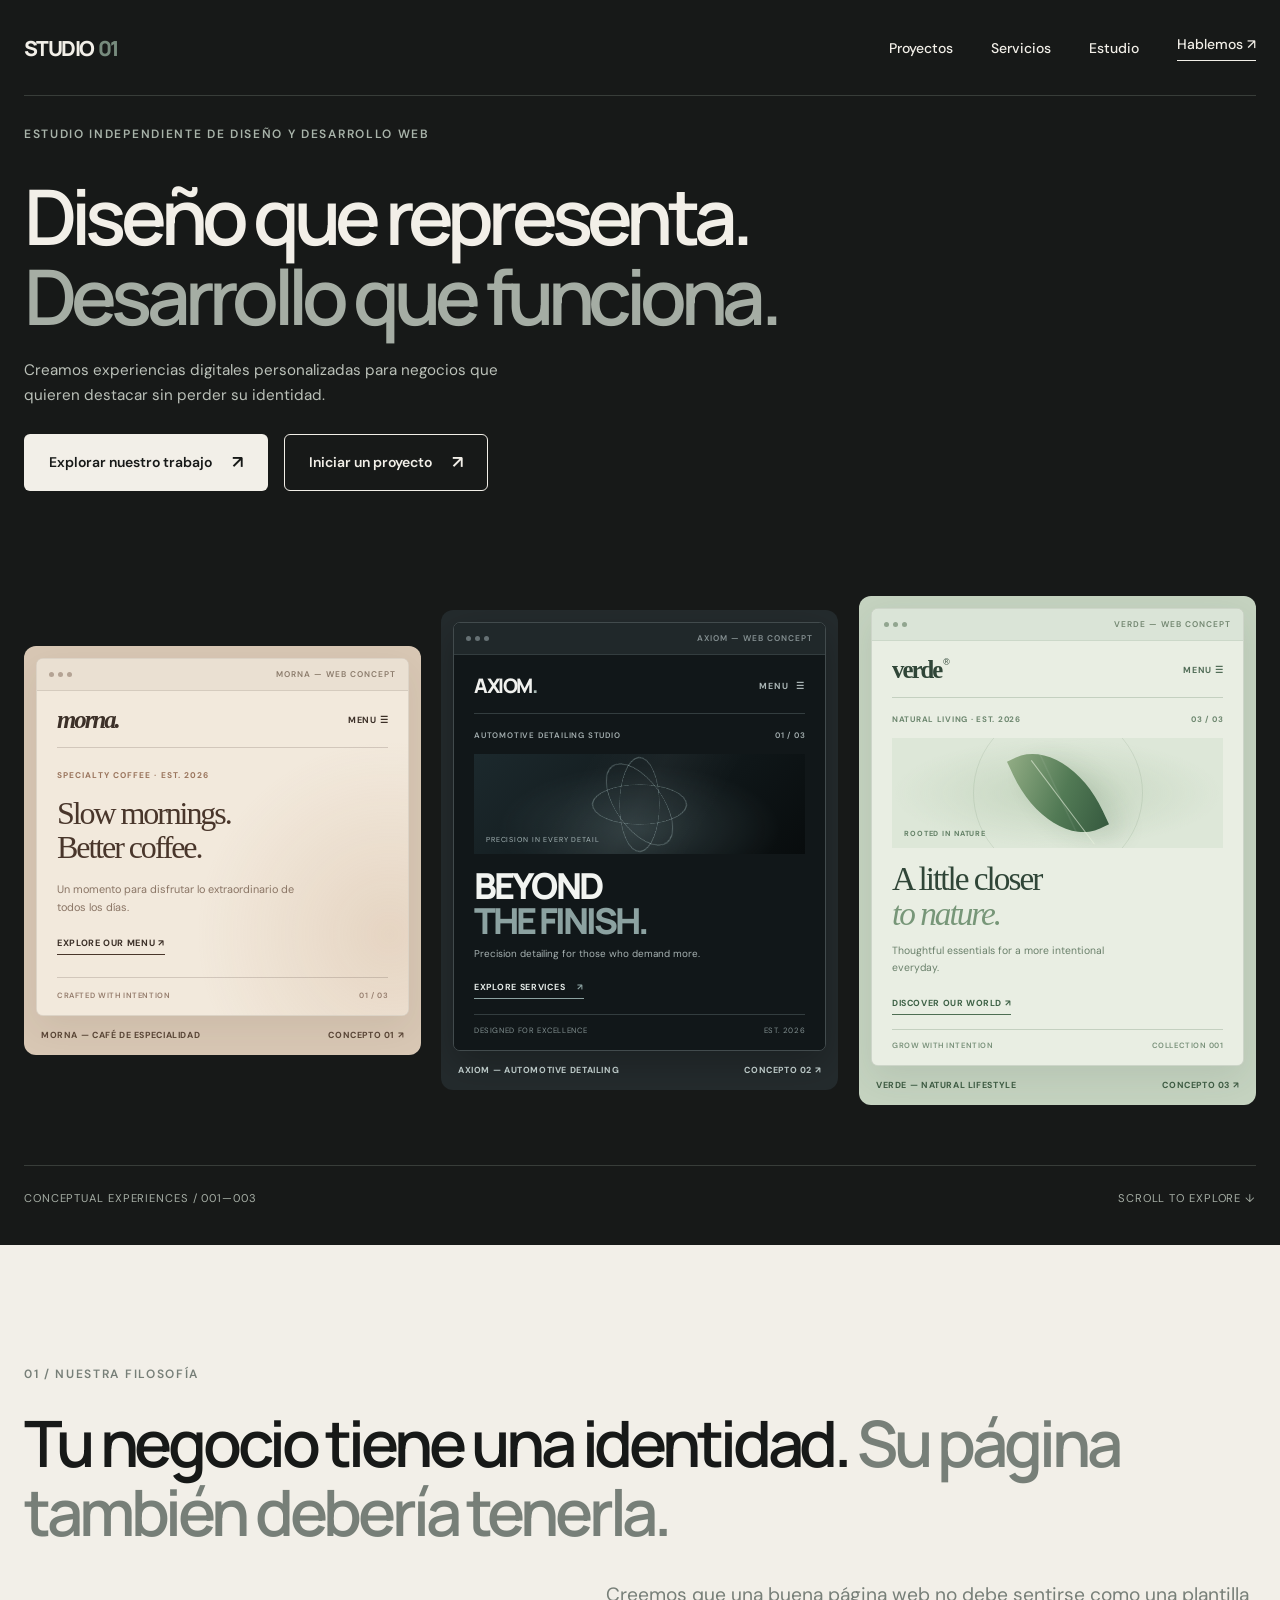
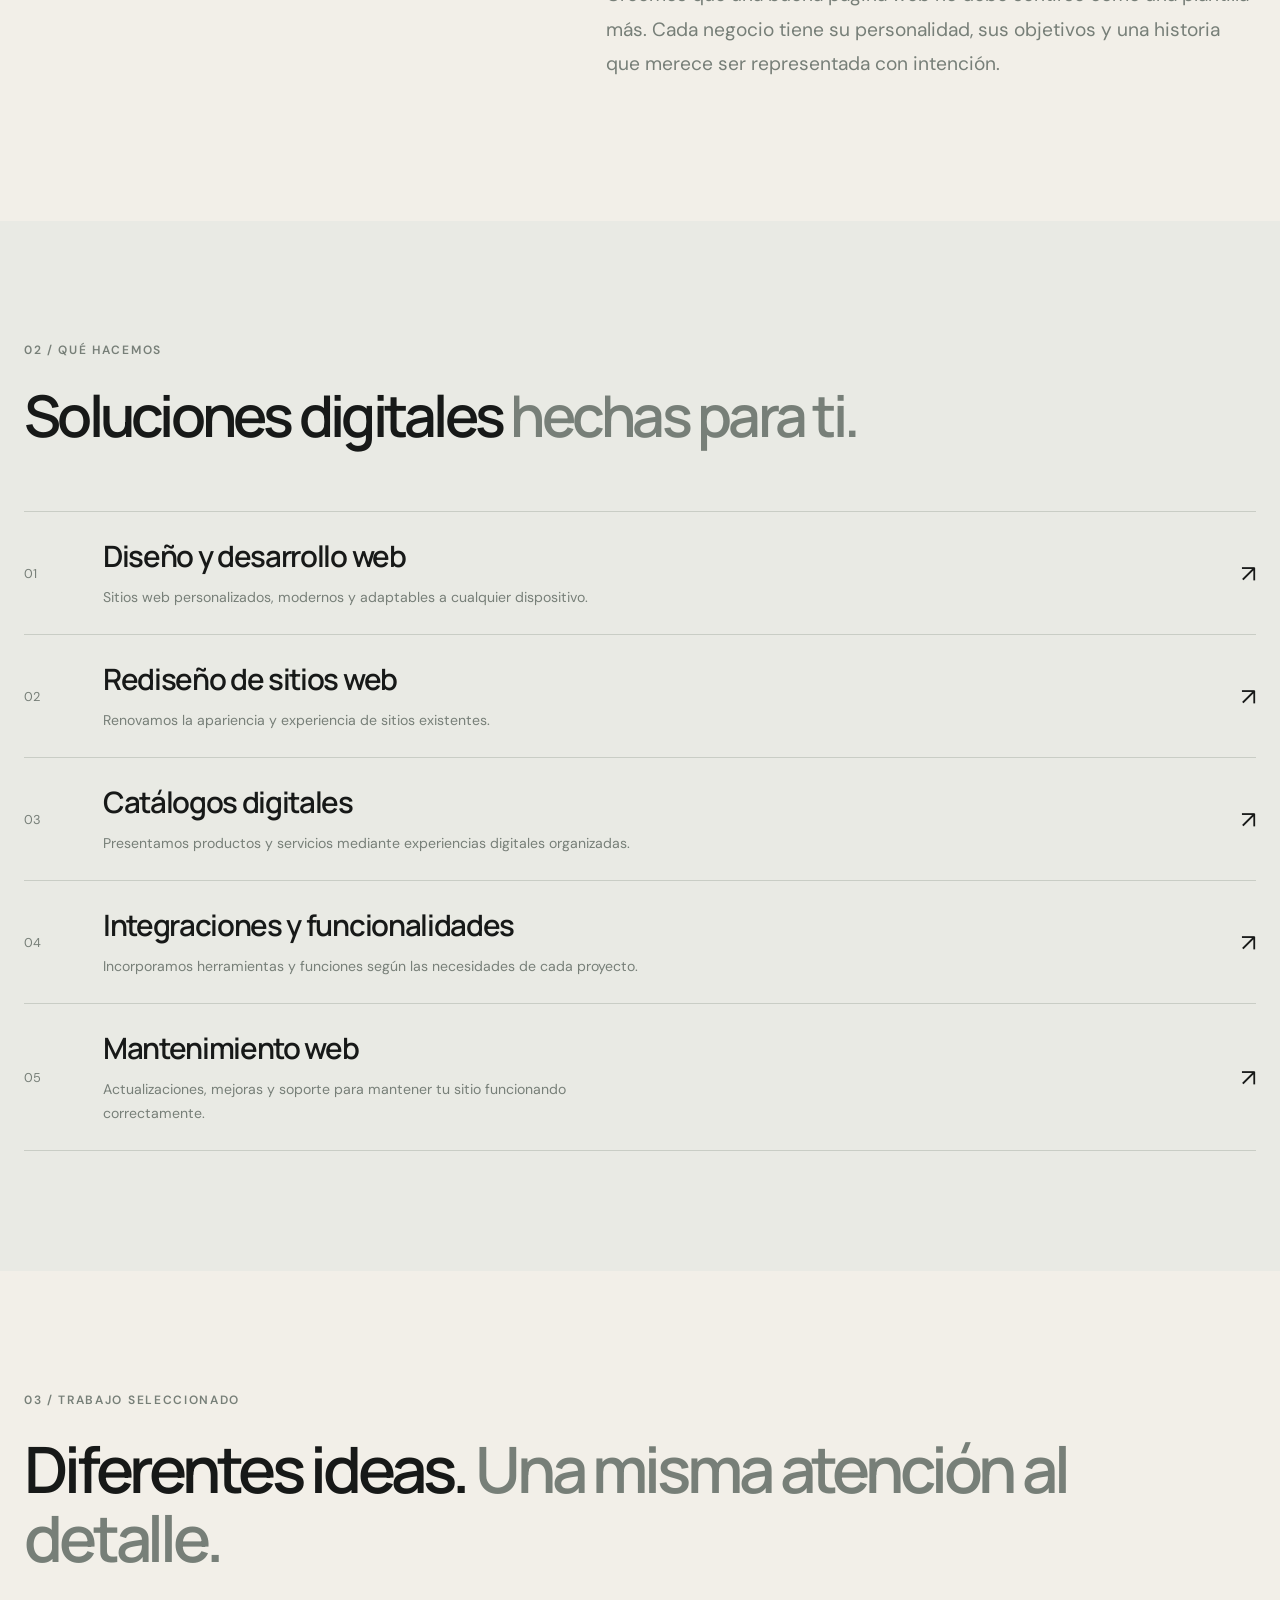
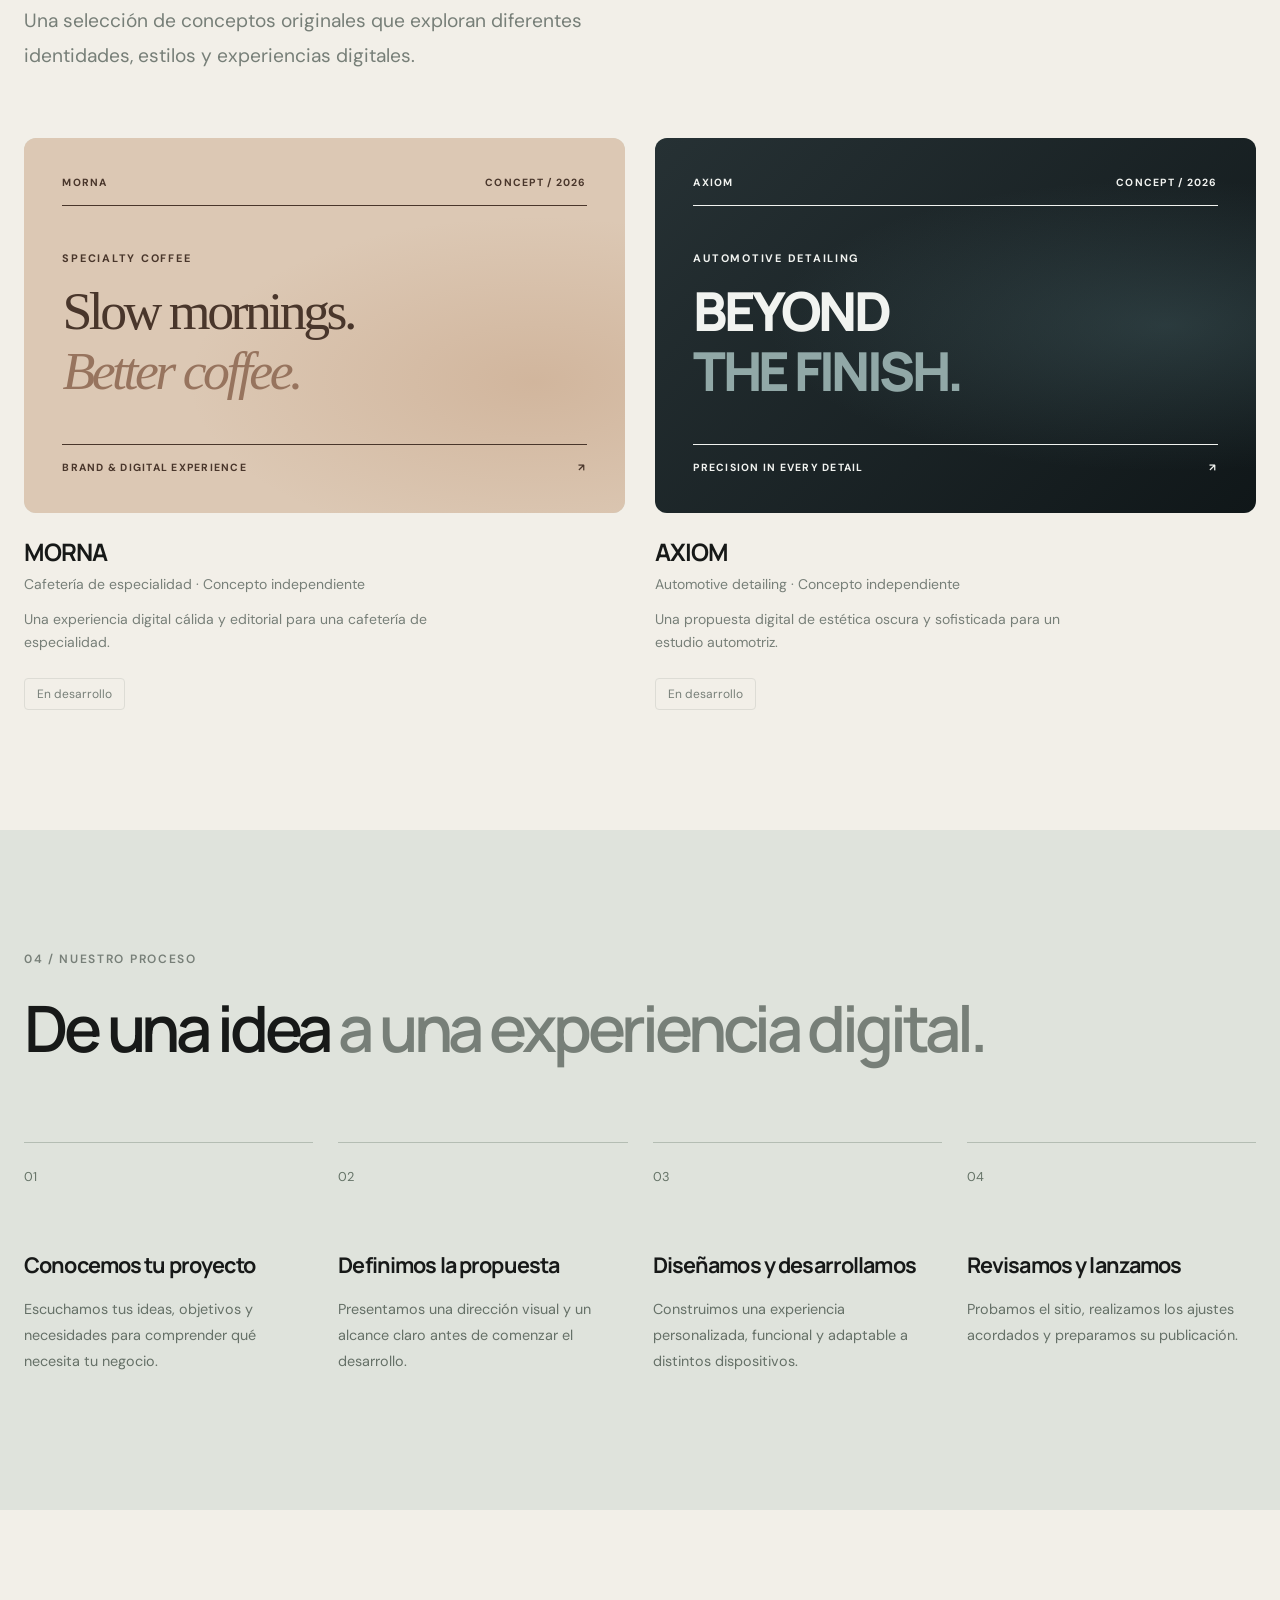
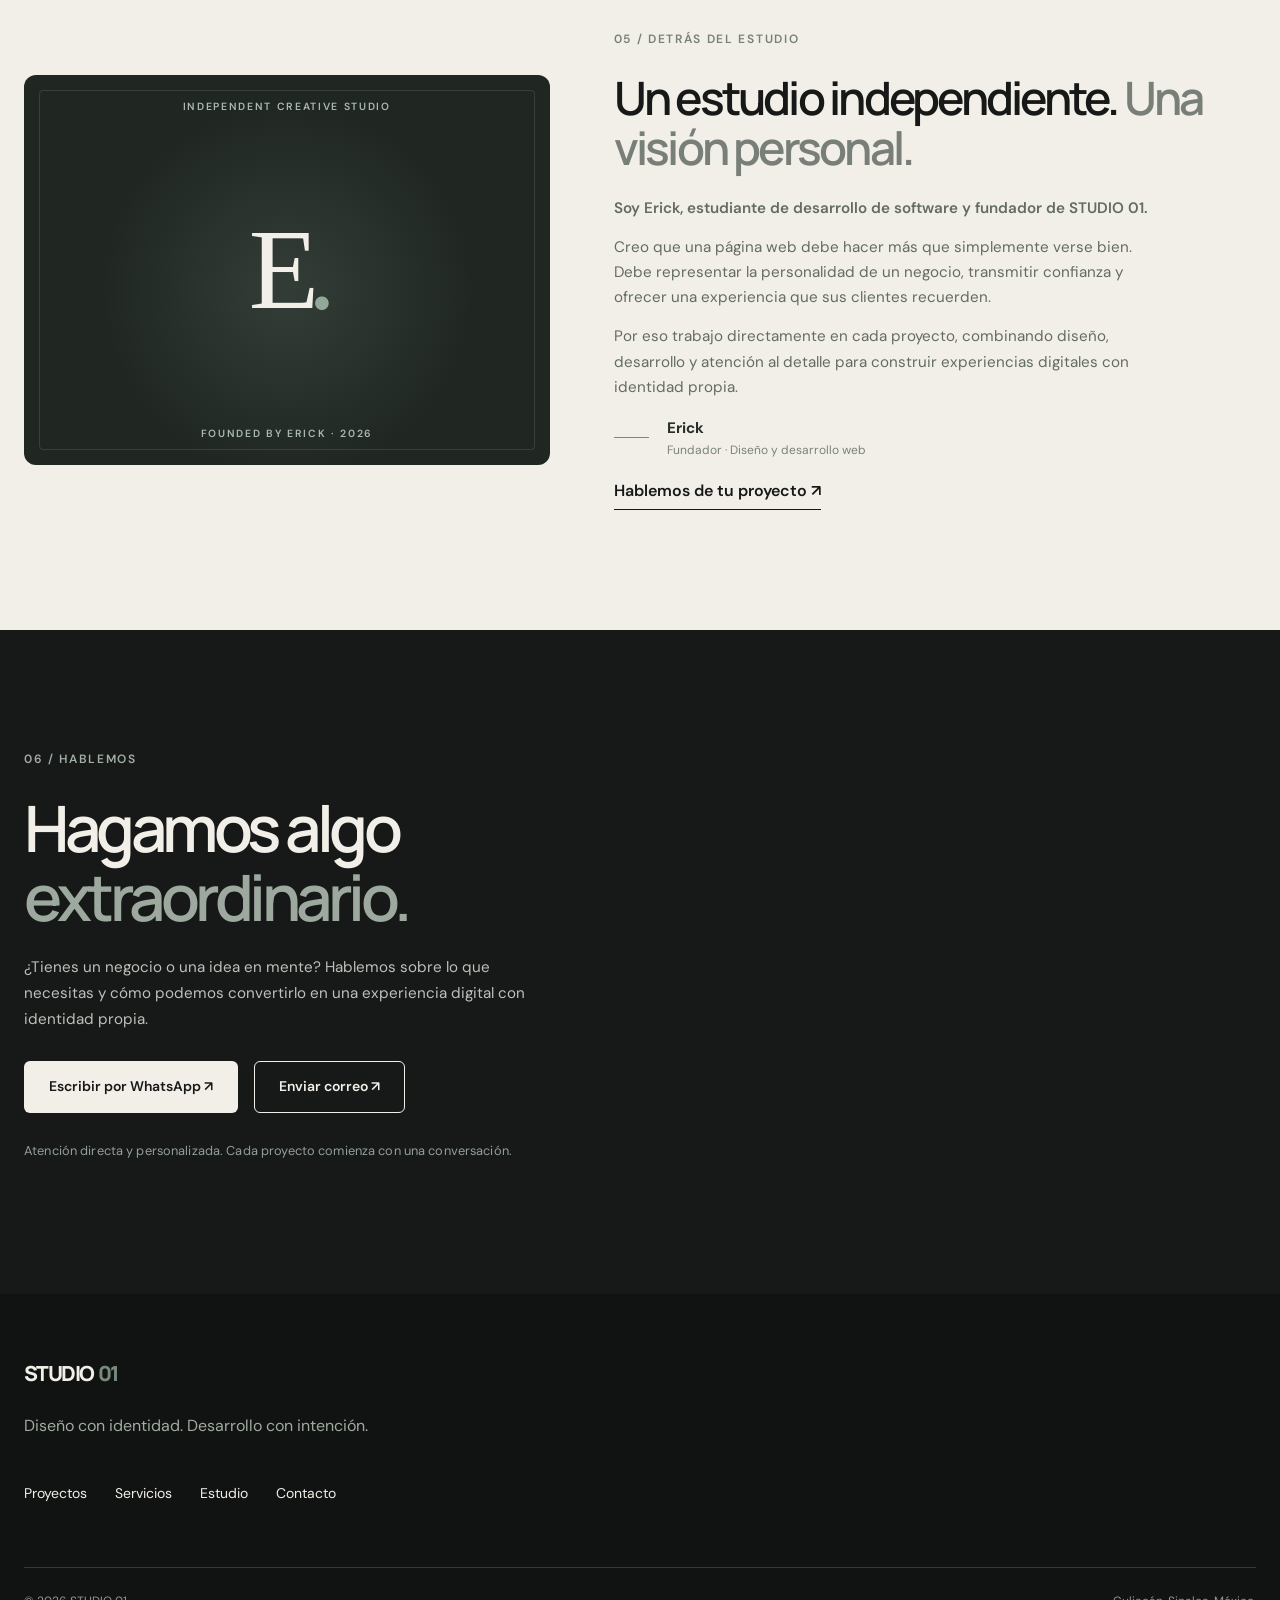
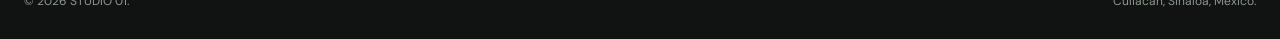
==== index.html @ 54003561 "Add files via upload" ====
<!DOCTYPE html>
<html lang="es">

<head>
    <meta charset="UTF-8">
    <meta name="viewport" content="width=device-width, initial-scale=1.0">

    <meta name="description"
        content="Estudio independiente de diseño y desarrollo web. Creamos experiencias digitales personalizadas para negocios.">

    <title>Studio 01 — Diseño y Desarrollo Web</title>

    <!-- Estilos -->
    <link rel="stylesheet" href="css/variables.css">
    <link rel="stylesheet" href="css/components.css">
    <link rel="stylesheet" href="css/style.css">
</head>

<body>

    <!-- ================= NAVBAR ================= -->

    <header class="navbar" id="navbar">
        <div class="container navbar-container">

            <a href="#inicio" class="logo" aria-label="Ir al inicio">
                STUDIO<span>01</span>
            </a>

            <button class="menu-toggle" id="menuToggle"
                type="button"
                aria-label="Abrir menú"
                aria-expanded="false"
                aria-controls="navMenu">
                <span></span>
                <span></span>
            </button>

            <nav class="nav-menu" id="navMenu" aria-label="Navegación principal">
                <a href="#proyectos">Proyectos</a>
                <a href="#servicios">Servicios</a>
                <a href="#estudio">Estudio</a>
                <a href="#contacto" class="nav-contact">Hablemos ↗</a>
            </nav>

        </div>
    </header>


    <!-- ================= HERO ================= -->

    <main>

        <section class="hero" id="inicio">

            <div class="container hero-container">

                <div class="hero-content">

                    <p class="eyebrow">
                        ESTUDIO INDEPENDIENTE DE DISEÑO Y DESARROLLO WEB
                    </p>

                    <h1 class="hero-title">
                        Diseño que representa.
                        <span>Desarrollo que funciona.</span>
                    </h1>

                    <p class="hero-description">
                        Creamos experiencias digitales personalizadas
                        para negocios que quieren destacar sin perder
                        su identidad.
                    </p>

                    <div class="hero-actions">

                        <a href="#proyectos" class="btn btn-primary">
                            Explorar nuestro trabajo
                            <span aria-hidden="true">↗</span>
                        </a>

                        <a href="#contacto" class="btn btn-secondary">
                            Iniciar un proyecto
                            <span aria-hidden="true">↗</span>
                        </a>

                    </div>

                </div>


                <!-- Interfaces conceptuales del hero -->

                <div class="hero-showcase" aria-label="Tres conceptos de diseño web">

                    
<article class="showcase-card showcase-coffee">

    <div class="concept-browser">

        <div class="concept-browser-top">
            <div class="browser-dots">
                <span></span>
                <span></span>
                <span></span>
            </div>

            <span class="browser-address">
                MORNA — WEB CONCEPT
            </span>
        </div>

        <div class="morna-website">

            <div class="morna-navigation">
                <span class="morna-logo">morna.</span>
                <span class="morna-menu">MENU ☰</span>
            </div>

            <div class="morna-hero">

                <span class="morna-eyebrow">
                    SPECIALTY COFFEE · EST. 2026
                </span>

                <h2>
                    Slow mornings.<br>
                    Better coffee.
                </h2>

                <p>
                    Un momento para disfrutar lo extraordinario
                    de todos los días.
                </p>

                <span class="morna-cta">
                    EXPLORE OUR MENU ↗
                </span>

            </div>

            <div class="morna-bottom">
                <span>CRAFTED WITH INTENTION</span>
                <span>01 / 03</span>
            </div>

        </div>

    </div>

    <div class="concept-caption">
        <span>MORNA — CAFÉ DE ESPECIALIDAD</span>
        <span>CONCEPTO 01 ↗</span>
    </div>

</article>


                    
<article class="showcase-card showcase-auto">

    <div class="axiom-browser">

        <div class="axiom-browser-top">
            <div class="axiom-browser-dots">
                <span></span>
                <span></span>
                <span></span>
            </div>

            <span>AXIOM — WEB CONCEPT</span>
        </div>

        <div class="axiom-website">

            <div class="axiom-navigation">
                <span class="axiom-logo">AXIOM<span>.</span></span>
                <span class="axiom-menu">MENU <span>☰</span></span>
            </div>

            <div class="axiom-hero">

                <div class="axiom-hero-top">
                    <span class="axiom-eyebrow">
                        AUTOMOTIVE DETAILING STUDIO
                    </span>
                    <span class="axiom-index">01 / 03</span>
                </div>

                <div class="axiom-visual">
                    <span class="axiom-visual-label">
                        PRECISION IN EVERY DETAIL
                    </span>

                    <div class="axiom-rings">
                        <span></span>
                        <span></span>
                        <span></span>
                    </div>
                </div>

                <div class="axiom-hero-content">
                    <h2>
                        BEYOND<br>
                        <span>THE FINISH.</span>
                    </h2>

                    <p>
                        Precision detailing for those
                        who demand more.
                    </p>

                    <span class="axiom-cta">
                        EXPLORE SERVICES <span>↗</span>
                    </span>
                </div>

            </div>

            <div class="axiom-bottom">
                <span>DESIGNED FOR EXCELLENCE</span>
                <span>EST. 2026</span>
            </div>

        </div>

    </div>

    <div class="axiom-caption">
        <span>AXIOM — AUTOMOTIVE DETAILING</span>
        <span>CONCEPTO 02 ↗</span>
    </div>

</article>


                    
<article class="showcase-card showcase-nature">

    <div class="verde-browser">

        <div class="verde-browser-top">
            <div class="verde-browser-dots">
                <span></span>
                <span></span>
                <span></span>
            </div>

            <span>VERDE — WEB CONCEPT</span>
        </div>

        <div class="verde-website">

            <div class="verde-navigation">
                <span class="verde-logo">verde<span>®</span></span>
                <span class="verde-menu">MENU ☰</span>
            </div>

            <div class="verde-hero">

                <div class="verde-hero-top">
                    <span class="verde-eyebrow">
                        NATURAL LIVING · EST. 2026
                    </span>
                    <span class="verde-index">03 / 03</span>
                </div>

                <div class="verde-visual">
                    <div class="verde-leaf">
                        <span class="verde-leaf-vein"></span>
                    </div>

                    <span class="verde-visual-label">
                        ROOTED IN NATURE
                    </span>
                </div>

                <div class="verde-hero-content">
                    <h2>
                        A little closer<br>
                        <em>to nature.</em>
                    </h2>

                    <p>
                        Thoughtful essentials for a
                        more intentional everyday.
                    </p>

                    <span class="verde-cta">
                        DISCOVER OUR WORLD ↗
                    </span>
                </div>

            </div>

            <div class="verde-bottom">
                <span>GROW WITH INTENTION</span>
                <span>COLLECTION 001</span>
            </div>

        </div>

    </div>

    <div class="verde-caption">
        <span>VERDE — NATURAL LIFESTYLE</span>
        <span>CONCEPTO 03 ↗</span>
    </div>

</article>


                </div>

                <div class="hero-bottom">
                    <span>CONCEPTUAL EXPERIENCES / 001—003</span>
                    <a href="#filosofia">SCROLL TO EXPLORE ↓</a>
                </div>

            </div>

        </section>


        <!-- ================= FILOSOFÍA ================= -->

        <section class="philosophy section" id="filosofia">

            <div class="container">

                <p class="section-label">01 / NUESTRA FILOSOFÍA</p>

                <h2 class="section-title">
                    Tu negocio tiene una identidad.
                    <span>Su página también debería tenerla.</span>
                </h2>

                <p class="section-description">
                    Creemos que una buena página web no debe sentirse
                    como una plantilla más. Cada negocio tiene su
                    personalidad, sus objetivos y una historia que
                    merece ser representada con intención.
                </p>

            </div>

        </section>


        <!-- ================= SERVICIOS ================= -->

        <section class="services section" id="servicios">

            <div class="container">

                <div class="section-heading">
                    <p class="section-label">02 / QUÉ HACEMOS</p>

                    <h2 class="section-title">
                        Soluciones digitales
                        <span>hechas para ti.</span>
                    </h2>
                </div>

                <div class="services-list" id="servicesList">
                    <!-- Los servicios se cargarán desde services.json -->
                </div>

            </div>
            

        </section>


        <!-- ================= PROYECTOS ================= -->

        <section class="projects section" id="proyectos">

            <div class="container">

                <div class="section-heading">
                    <p class="section-label">03 / TRABAJO SELECCIONADO</p>

                    <h2 class="section-title">
                        Diferentes ideas.
                        <span>Una misma atención al detalle.</span>
                    </h2>

                    <p class="section-description">
                        Una selección de conceptos originales
                        que exploran diferentes identidades,
                        estilos y experiencias digitales.
                    </p>
                </div>

                <div class="projects-grid" id="projectsGrid">
                    <!-- Los proyectos se cargarán desde projects.json -->
                </div>

            </div>

        </section>


        <!-- ================= PROCESO ================= -->

        <section class="process section" id="proceso">

            <div class="container">

                <p class="section-label">04 / NUESTRO PROCESO</p>

                <h2 class="section-title">
                    De una idea
                    <span>a una experiencia digital.</span>
                </h2>

                <div class="process-grid">

                    <article class="process-step">
                        <span class="step-number">01</span>
                        <h3>Conocemos tu proyecto</h3>
                        <p>
                            Escuchamos tus ideas, objetivos y necesidades
                            para comprender qué necesita tu negocio.
                        </p>
                    </article>

                    <article class="process-step">
                        <span class="step-number">02</span>
                        <h3>Definimos la propuesta</h3>
                        <p>
                            Presentamos una dirección visual y un alcance
                            claro antes de comenzar el desarrollo.
                        </p>
                    </article>

                    <article class="process-step">
                        <span class="step-number">03</span>
                        <h3>Diseñamos y desarrollamos</h3>
                        <p>
                            Construimos una experiencia personalizada,
                            funcional y adaptable a distintos dispositivos.
                        </p>
                    </article>

                    <article class="process-step">
                        <span class="step-number">04</span>
                        <h3>Revisamos y lanzamos</h3>
                        <p>
                            Probamos el sitio, realizamos los ajustes
                            acordados y preparamos su publicación.
                        </p>
                    </article>

                </div>

            </div>

        </section>


        
<!-- ================= ESTUDIO / FUNDADOR ================= -->

<section class="about section" id="estudio">

    <div class="container about-grid">

        <div class="about-image">

            <div class="founder-placeholder">

                <span class="founder-placeholder-label">
                    INDEPENDENT CREATIVE STUDIO
                </span>

                <div class="founder-monogram">
                    E<span>.</span>
                </div>

                <span class="founder-placeholder-bottom">
                    FOUNDED BY ERICK · 2026
                </span>

            </div>

        </div>

        <div class="about-content">

            <p class="section-label">
                05 / DETRÁS DEL ESTUDIO
            </p>

            <h2 class="section-title">
                Un estudio independiente.
                <span>Una visión personal.</span>
            </h2>

            <p class="about-intro">
                Soy Erick, estudiante de desarrollo de software
                y fundador de STUDIO 01.
            </p>

            <p>
                Creo que una página web debe hacer más que
                simplemente verse bien. Debe representar la
                personalidad de un negocio, transmitir confianza
                y ofrecer una experiencia que sus clientes
                recuerden.
            </p>

            <p>
                Por eso trabajo directamente en cada proyecto,
                combinando diseño, desarrollo y atención al
                detalle para construir experiencias digitales
                con identidad propia.
            </p>

            <div class="about-signature">

                <div class="about-signature-line"></div>

                <div>
                    <strong>Erick</strong>
                    <span>Fundador · Diseño y desarrollo web</span>
                </div>

            </div>

            <a href="#contacto" class="text-link">
                Hablemos de tu proyecto ↗
            </a>

        </div>

    </div>

</section>



<!-- ================= CONTACTO ================= -->

<section class="contact section" id="contacto">

    <div class="container">

        <p class="section-label">
            06 / HABLEMOS
        </p>

        <h2 class="contact-title">
            Hagamos algo
            <span>extraordinario.</span>
        </h2>

        <p class="contact-description">
            ¿Tienes un negocio o una idea en mente?
            Hablemos sobre lo que necesitas y cómo
            podemos convertirlo en una experiencia digital
            con identidad propia.
        </p>

        <div class="contact-actions">

            <a href="#contacto"
               class="btn btn-primary"
               id="whatsappLink"
               aria-disabled="true">
                Escribir por WhatsApp ↗
            </a>

            <a href="#contacto"
               class="btn btn-secondary"
               id="emailLink"
               aria-disabled="true">
                Enviar correo ↗
            </a>

        </div>

        <p class="contact-note">
            Atención directa y personalizada.
            Cada proyecto comienza con una conversación.
        </p>

    </div>

</section>


    </main>


    <!-- ================= FOOTER ================= -->

    <footer class="footer">

        <div class="container footer-container">

            <a href="#inicio" class="footer-logo">
                STUDIO<span>01</span>
            </a>

            <p>
                Diseño con identidad.
                Desarrollo con intención.
            </p>

            <div class="footer-links">
                <a href="#proyectos">Proyectos</a>
                <a href="#servicios">Servicios</a>
                <a href="#estudio">Estudio</a>
                <a href="#contacto">Contacto</a>
            </div>

            <div class="footer-bottom">
                <span>© 2026 STUDIO 01.</span>
                <span>Culiacán, Sinaloa, México.</span>
            </div>

        </div>

    </footer>


    <!-- ================= JAVASCRIPT ================= -->

    <script src="js/projects.js" defer></script>
    <script src="js/animations.js" defer></script>
    <script src="js/main.js" defer></script>

</body>
</html>
---- css/variables.css ----
/* =========================================
   STUDIO 01 — DESIGN SYSTEM
   Variables globales
========================================= */

@import url('https://fonts.googleapis.com/css2?family=DM+Sans:wght@400;500;600;700&family=Manrope:wght@400;500;600;700;800&display=swap');

:root {

    /* COLORES PRINCIPALES */
    --color-dark: #171918;
    --color-dark-soft: #242825;
    --color-ivory: #F2EFE8;
    --color-white: #FFFFFF;

    /* COLORES SECUNDARIOS */
    --color-gray: #B8B9B2;
    --color-muted: #777F78;
    --color-sage: #778B7D;

    /* BORDES */
    --color-border-dark: #383D39;
    --color-border-light: #DDDCD5;

    /* TIPOGRAFÍAS */
    --font-primary: 'DM Sans', sans-serif;
    --font-display: 'Manrope', sans-serif;

    /* TAMAÑOS */
    --text-small: 0.875rem;
    --text-base: 1rem;
    --text-large: 1.25rem;

    /* ESPACIADOS */
    --section-spacing: 120px;
    --container-width: 1280px;

    /* BORDES REDONDEADOS */
    --radius-small: 6px;
    --radius-medium: 12px;
    --radius-large: 20px;

    /* TRANSICIONES */
    --transition-fast: 0.2s ease;
    --transition-normal: 0.4s ease;
    --transition-slow: 0.7s ease;
}

/* AJUSTES PARA PANTALLAS PEQUEÑAS */

@media (max-width: 768px) {
    :root {
        --section-spacing: 80px;
    }
}
---- css/components.css ----
/* =========================================
   STUDIO 01 — COMPONENTES GLOBALES
========================================= */

/* RESET */

*,
*::before,
*::after {
    box-sizing: border-box;
}

html {
    scroll-behavior: smooth;
    scroll-padding-top: 90px;
}

body {
    margin: 0;
    font-family: var(--font-primary);
    background-color: var(--color-ivory);
    color: var(--color-dark);
    -webkit-font-smoothing: antialiased;
}

body.menu-open {
    overflow: hidden;
}

h1, h2, h3, h4, p {
    margin-top: 0;
}

h1, h2, h3, h4 {
    font-family: var(--font-display);
}

a {
    color: inherit;
    text-decoration: none;
}

button {
    font: inherit;
}

img {
    display: block;
    max-width: 100%;
}

::selection {
    background: var(--color-sage);
    color: var(--color-white);
}

/* CONTENEDOR */

.container {
    width: min(100% - 48px, var(--container-width));
    margin-inline: auto;
}

/* SECCIONES */

.section {
    padding-block: var(--section-spacing);
}

.section-heading {
    margin-bottom: 64px;
}

/* ETIQUETAS EDITORIALES */

.eyebrow,
.section-label {
    font-size: 0.75rem;
    font-weight: 600;
    letter-spacing: 0.14em;
    text-transform: uppercase;
    line-height: 1.6;
}

.section-label {
    color: var(--color-muted);
    margin-bottom: 24px;
}

/* TÍTULOS */

.section-title {
    max-width: 1050px;
    font-size: clamp(2.5rem, 5vw, 5.5rem);
    font-weight: 600;
    letter-spacing: -0.065em;
    line-height: 1.08;
    margin-bottom: 32px;
}

.section-title span {
    color: var(--color-muted);
}

.section-description {
    max-width: 650px;
    font-size: clamp(1rem, 1.5vw, 1.2rem);
    line-height: 1.8;
    color: var(--color-muted);
}

/* BOTONES */

.btn {
    display: inline-flex;
    align-items: center;
    justify-content: center;
    gap: 20px;
    min-height: 52px;
    padding: 15px 24px;
    border: 1px solid transparent;
    border-radius: var(--radius-small);
    font-size: 0.875rem;
    font-weight: 600;
    line-height: 1.4;
    text-align: center;
    cursor: pointer;
    transition:
        background-color var(--transition-fast),
        color var(--transition-fast),
        border-color var(--transition-fast),
        transform var(--transition-fast);
}

.btn:hover {
    transform: translateY(-3px);
}

.btn:active {
    transform: translateY(0);
}

.btn-primary {
    background: var(--color-ivory);
    color: var(--color-dark);
}

.btn-primary:hover {
    background: var(--color-white);
}

.btn-secondary {
    background: transparent;
    color: inherit;
    border-color: currentColor;
}

.btn-secondary:hover {
    background: rgb(255 255 255 / 8%);
}

.btn span {
    font-size: 1.1rem;
    transition: transform var(--transition-fast);
}

.btn:hover span {
    transform: translate(3px, -3px);
}

/* ENLACES DE TEXTO */

.text-link {
    display: inline-flex;
    align-items: center;
    gap: 12px;
    padding-bottom: 8px;
    border-bottom: 1px solid currentColor;
    font-weight: 600;
    transition:
        color var(--transition-fast),
        gap var(--transition-fast);
}

.text-link:hover {
    color: var(--color-sage);
    gap: 18px;
}

/* ACCESIBILIDAD */

:focus-visible {
    outline: 2px solid var(--color-sage);
    outline-offset: 4px;
}

@media (prefers-reduced-motion: reduce) {
    html {
        scroll-behavior: auto;
    }

    *,
    *::before,
    *::after {
        animation-duration: 0.01ms !important;
        animation-iteration-count: 1 !important;
        transition-duration: 0.01ms !important;
    }
}

/* RESPONSIVE */

@media (max-width: 768px) {
    .container {
        width: min(100% - 32px, var(--container-width));
    }

    .section-heading {
        margin-bottom: 40px;
    }

    .section-title {
        letter-spacing: -0.045em;
    }

    .btn {
        gap: 12px;
        padding: 14px 18px;
    }
}

@media (max-width: 480px) {
    .hero-actions,
    .contact-actions {
        flex-direction: column;
        align-items: stretch;
    }

    .hero-actions .btn,
    .contact-actions .btn {
        width: 100%;
    }
}
---- css/style.css ----
/* =========================================
   STUDIO 01 — ESTILOS PRINCIPALES
========================================= */

/* NAVBAR */

.navbar {
    position: absolute;
    top: 0;
    left: 0;
    z-index: 100;
    width: 100%;
    color: var(--color-ivory);
}

.navbar-container {
    min-height: 96px;
    display: flex;
    align-items: center;
    justify-content: space-between;
    gap: 32px;
    border-bottom: 1px solid var(--color-border-dark);
}

.logo,
.footer-logo {
    font-family: var(--font-display);
    font-size: 1.3rem;
    font-weight: 800;
    letter-spacing: -0.075em;
    white-space: nowrap;
}

.logo span,
.footer-logo span {
    margin-left: 4px;
    color: var(--color-sage);
}

.nav-menu {
    display: flex;
    align-items: center;
    gap: 38px;
}

.nav-menu a {
    font-size: 0.875rem;
    font-weight: 500;
    transition: color var(--transition-fast);
}

.nav-menu a:hover {
    color: var(--color-sage);
}

.nav-contact {
    padding-bottom: 7px;
    border-bottom: 1px solid currentColor;
}

.menu-toggle {
    display: none;
}

/* HERO */

.hero {
    position: relative;
    min-height: 100svh;
    overflow: hidden;
    background: var(--color-dark);
    color: var(--color-ivory);
}

.hero-container {
    padding-top: 125px;
    padding-bottom: 40px;
}

.hero-content {
    position: relative;
    z-index: 2;
    max-width: 1050px;
}

.hero .eyebrow {
    margin-bottom: 32px;
    color: #A8B3A9;
}

.hero-title {
    max-width: 1050px;
    margin-bottom: 22px;
    font-size: clamp(3rem, 6vw, 6rem);
    font-weight: 600;
    line-height: 1.04;
    letter-spacing: -0.075em;
}

.hero-title span {
    display: block;
    color: #A5ADA4;
}

.hero-description {
    max-width: 520px;
    margin-bottom: 26px;
    color: #BBC1B9;
    font-size: clamp(0.95rem, 1.15vw, 1.1rem);
    line-height: 1.65;
}

.hero-actions,
.contact-actions {
    display: flex;
    align-items: center;
    flex-wrap: wrap;
    gap: 16px;
}

/* HERO SHOWCASE */

.hero-showcase {
    position: relative;
    display: grid;
    grid-template-columns: repeat(3, minmax(0, 1fr));
    align-items: center;
    gap: 20px;
    margin-top: 105px;
    perspective: 1200px;
}

.showcase-card {
    position: relative;
    display: flex;
    flex-direction: column;
    justify-content: space-between;
    min-width: 0;
    min-height: 390px;
    overflow: hidden;
    padding: 25px;
    border-radius: var(--radius-medium);
    transition:
        transform var(--transition-normal),
        box-shadow var(--transition-normal);
}

.showcase-card:hover {
    transform: translateY(-12px);
    box-shadow: 0 30px 70px rgb(0 0 0 / 25%);
}

.showcase-card-header {
    display: flex;
    justify-content: space-between;
    gap: 12px;
    font-size: 0.7rem;
    font-weight: 700;
    letter-spacing: 0.08em;
}

.showcase-card-header span:last-child {
    font-weight: 500;
    opacity: 0.7;
}

.showcase-card-content {
    position: relative;
    z-index: 1;
}

.showcase-card-content p {
    margin-bottom: 12px;
    font-size: 0.8rem;
}

.showcase-card-content h2 {
    margin-bottom: 26px;
    font-size: clamp(1.7rem, 2.6vw, 3rem);
    font-weight: 600;
    letter-spacing: -0.065em;
    line-height: 1.1;
}

.showcase-card-content > span {
    display: inline-block;
    padding-bottom: 7px;
    border-bottom: 1px solid currentColor;
    font-size: 0.8rem;
    font-weight: 600;
}

/* CONCEPTO 01 — CAFETERÍA */

.showcase-coffee {
    background:
        radial-gradient(
            circle at 80% 30%,
            #D5B99B 0,
            transparent 45%
        ),
        linear-gradient(135deg, #E9DCCB, #C9AB8B);
    color: #4C352B;
}

/* CONCEPTO 02 — AUTOMOTRIZ */

.showcase-auto {
    min-height: 450px;
    background:
        radial-gradient(
            circle at 70% 30%,
            #59686B 0,
            transparent 45%
        ),
        linear-gradient(145deg, #323A3D, #111617);
    color: #F0F1EE;
}

/* CONCEPTO 03 — LIFESTYLE */

.showcase-nature {
    background:
        radial-gradient(
            circle at 80% 20%,
            #B7C8B0 0,
            transparent 45%
        ),
        linear-gradient(145deg, #DCE5D8, #A8BAA3);
    color: #344A39;
}

.hero-bottom {
    display: flex;
    justify-content: space-between;
    align-items: center;
    gap: 20px;
    margin-top: 60px;
    padding-top: 25px;
    border-top: 1px solid var(--color-border-dark);
    color: #A6AEA5;
    font-size: 0.7rem;
    letter-spacing: 0.08em;
}

/* FILOSOFÍA */

.philosophy {
    background: var(--color-ivory);
}

.philosophy .section-title {
    max-width: 1100px;
}

.philosophy .section-description {
    margin-left: auto;
}

/* SERVICIOS */

.services {
    background: #E9EAE4;
}

.services-list {
    border-top: 1px solid #C9CDC5;
}

.service-item {
    display: grid;
    grid-template-columns: 55px minmax(0, 1fr) auto;
    align-items: center;
    gap: 24px;
    padding: 24px 0;
    border-bottom: 1px solid #C9CDC5;
}

.service-number {
    color: var(--color-muted);
    font-size: 0.8rem;
}

.service-name {
    margin: 0;
    font-size: clamp(1.4rem, 2.3vw, 2.2rem);
    font-weight: 600;
    letter-spacing: -0.045em;
}

.service-arrow {
    font-size: 1.5rem;
}

/* PROYECTOS */

.projects {
    background: var(--color-ivory);
}

.projects-grid {
    display: grid;
    grid-template-columns: repeat(2, minmax(0, 1fr));
    gap: 55px 30px;
}

.project-card {
    min-width: 0;
}

.project-image {
    display: flex;
    align-items: center;
    justify-content: center;
    min-height: 340px;
    margin-bottom: 22px;
    overflow: hidden;
    border-radius: var(--radius-medium);
    background: #D8DCD4;
}

.project-image img {
    width: 100%;
    height: 100%;
    object-fit: cover;
    transition: transform var(--transition-slow);
}

.project-card:hover .project-image img {
    transform: scale(1.045);
}

.project-info {
    display: flex;
    align-items: flex-start;
    justify-content: space-between;
    gap: 20px;
}

.project-info h3 {
    margin-bottom: 7px;
    font-size: 1.5rem;
    letter-spacing: -0.04em;
}

.project-info p {
    margin-bottom: 0;
    color: var(--color-muted);
    font-size: 0.875rem;
}

/* PROCESO */

.process {
    background: #DFE3DC;
}

.process-grid {
    display: grid;
    grid-template-columns: repeat(4, minmax(0, 1fr));
    gap: 25px;
    margin-top: 80px;
}

.process-step {
    padding-top: 25px;
    border-top: 1px solid #B4BDB3;
}

.step-number {
    display: block;
    margin-bottom: 65px;
    color: #667468;
    font-size: 0.8rem;
}

.process-step h3 {
    margin-bottom: 18px;
    font-size: 1.35rem;
    letter-spacing: -0.04em;
}

.process-step p {
    color: #657067;
    font-size: 0.9rem;
    line-height: 1.8;
}


/* =========================================
   FUNDADOR — ESTUDIO INDEPENDIENTE
========================================= */

.about {
    background: var(--color-ivory);
}

.about-grid {
    display: grid;
    grid-template-columns: 0.9fr 1.1fr;
    align-items: center;
    gap: clamp(35px, 5vw, 80px);
}


/* TÍTULO DEL FUNDADOR — TAMAÑO REFINADO */

.about-content .section-title {
    max-width: 650px;
    margin-bottom: 22px;
    font-size: clamp(2.2rem, 3.6vw, 3.8rem);
    line-height: 1.1;
    letter-spacing: -0.06em;
}


.founder-placeholder {
    position: relative;
    display: flex;
    flex-direction: column;
    align-items: center;
    justify-content: space-between;
    min-height: 390px;
    padding: 25px;
    overflow: hidden;
    border-radius: var(--radius-medium);
    background:
        radial-gradient(
            circle at 50% 55%,
            rgba(119, 139, 125, 0.22),
            transparent 55%
        ),
        #202723;
    color: #F2EFE8;
    text-align: center;
}

/* Marco interior decorativo */

.founder-placeholder::before {
    content: "";
    position: absolute;
    inset: 15px;
    border: 1px solid rgba(242, 239, 232, 0.12);
    border-radius: 4px;
    pointer-events: none;
}

.founder-placeholder-label,
.founder-placeholder-bottom {
    position: relative;
    z-index: 1;
    color: #AAB9AD;
    font-size: 0.65rem;
    font-weight: 600;
    letter-spacing: 0.16em;
}

/* MONOGRAMA E. */

.founder-monogram {
    position: relative;
    z-index: 1;
    font-family: Georgia, serif;
    font-size: clamp(6rem, 9vw, 9rem);
    font-weight: 400;
    line-height: 1;
    letter-spacing: -0.1em;
    color: #F2EFE8;
}

.founder-monogram span {
    color: #91A998;
}

/* TEXTO DEL FUNDADOR */

.about-content .about-intro {
    color: #252E28;
    font-size: 1.12rem;
    font-weight: 600;
    line-height: 1.65;
}

.about-content p:not(.section-label) {
    max-width: 540px;
    margin-bottom: 14px;
    color: #626C64;
    font-size: 0.95rem;
    line-height: 1.65;
}

.about-signature {
    display: flex;
    align-items: center;
    gap: 18px;
    margin: 18px 0 10px;
}

.about-signature-line {
    width: 35px;
    height: 1px;
    flex-shrink: 0;
    background: #778B7D;
}

.about-signature > div:last-child {
    display: flex;
    flex-direction: column;
    gap: 4px;
}

.about-signature strong {
    color: #252E28;
    font-size: 0.95rem;
    font-weight: 700;
}

.about-signature span {
    color: #78847B;
    font-size: 0.75rem;
}

.about-content .text-link {
    margin-top: 12px;
}

/* RESPONSIVE */

@media (max-width: 900px) {
    .about-grid {
        grid-template-columns: 1fr;
        gap: 40px;
    }

    .founder-placeholder {
        min-height: 360px;
    }

    .founder-monogram {
        font-size: 8rem;
    }
}

@media (max-width: 480px) {
    .founder-placeholder {
        min-height: 300px;
        padding: 25px;
    }

    .founder-placeholder-label,
    .founder-placeholder-bottom {
        font-size: 0.55rem;
    }

    .founder-monogram {
        font-size: 6.5rem;
    }

    .about-content p:not(.section-label) {
        font-size: 0.9rem;
        line-height: 1.7;
    }
}


/* CONTACTO */

.contact {
    background: var(--color-dark);
    color: var(--color-ivory);
}

.contact .section-label {
    color: #A2AEA3;
}

.contact-title {
    max-width: 900px;
    margin-bottom: 24px;
    font-size: clamp(2.8rem, 5vw, 5.5rem);
    font-weight: 600;
    line-height: 1.08;
    letter-spacing: -0.07em;
}


.contact-title span {
    display: block;
    color: #9DA99F;
}

.contact-description {
    max-width: 520px;
    margin-bottom: 28px;
    color: #BBC2BA;
    font-size: clamp(0.95rem, 1.15vw, 1.05rem);
    line-height: 1.7;
}

.contact-note {
    max-width: 520px;
    margin-top: 28px;
    color: #91A096;
    font-size: 0.8rem;
    line-height: 1.6;
    letter-spacing: 0.01em;
}


@media (max-width: 768px) {
    .contact-title {
        font-size: clamp(2.4rem, 8vw, 3.8rem);
        line-height: 1.1;
    }

    .contact-description {
        font-size: 0.95rem;
    }

    .contact-actions {
        gap: 12px;
    }

    .contact-note {
        margin-top: 22px;
        font-size: 0.75rem;
    }
}

/* FOOTER */

.footer {
    background: #111312;
    color: var(--color-ivory);
    padding: 65px 0 30px;
}

.footer-container > p {
    margin-top: 25px;
    color: #A0AAA0;
    line-height: 1.7;
}

.footer-links {
    display: flex;
    flex-wrap: wrap;
    gap: 28px;
    margin: 45px 0 65px;
    font-size: 0.875rem;
}

.footer-links a:hover {
    color: var(--color-sage);
}

.footer-bottom {
    display: flex;
    justify-content: space-between;
    gap: 20px;
    padding-top: 25px;
    border-top: 1px solid #333A34;
    color: #8D988E;
    font-size: 0.75rem;
}

/* TABLET */

@media (max-width: 1024px) {
    .hero-container {
        padding-top: 165px;
    }

    .hero-title {
        font-size: clamp(3.5rem, 8vw, 6.5rem);
    }

    .hero-showcase {
        gap: 12px;
    }

    .showcase-card {
        min-height: 330px;
        padding: 18px;
    }

    .showcase-auto {
        min-height: 380px;
    }

    .process-grid {
        grid-template-columns: repeat(2, minmax(0, 1fr));
        row-gap: 50px;
    }

    .about-grid {
        gap: 45px;
    }
}

/* MOBILE */

@media (max-width: 768px) {
    .navbar-container {
        min-height: 78px;
    }

    .menu-toggle {
        position: relative;
        z-index: 102;
        display: flex;
        flex-direction: column;
        justify-content: center;
        gap: 7px;
        width: 44px;
        height: 44px;
        padding: 10px;
        border: 0;
        background: transparent;
        cursor: pointer;
    }

    .menu-toggle span {
        display: block;
        width: 100%;
        height: 2px;
        background: var(--color-ivory);
        transition: transform var(--transition-fast);
    }

    .menu-toggle[aria-expanded="true"] span:first-child {
        transform: translateY(4.5px) rotate(45deg);
    }

    .menu-toggle[aria-expanded="true"] span:last-child {
        transform: translateY(-4.5px) rotate(-45deg);
    }

    .nav-menu {
        position: absolute;
        top: 78px;
        left: 0;
        right: 0;
        z-index: 101;
        display: none;
        flex-direction: column;
        align-items: stretch;
        gap: 0;
        padding: 20px 24px 35px;
        background: var(--color-dark);
        border-bottom: 1px solid var(--color-border-dark);
    }

    .nav-menu.is-open {
        display: flex;
    }

    .nav-menu a {
        padding: 18px 0;
        border-bottom: 1px solid var(--color-border-dark);
    }

    .hero-container {
        padding-top: 140px;
    }

    .hero-title {
        font-size: clamp(3rem, 10vw, 5rem);
        letter-spacing: -0.065em;
    }

    .hero-showcase {
        grid-template-columns: 1fr;
        gap: 16px;
        margin-top: 65px;
    }

    .showcase-card,
    .showcase-auto {
        min-height: 300px;
    }

    .showcase-card-content h2 {
        font-size: 2.3rem;
    }

    .hero-bottom {
        margin-top: 40px;
    }

    .service-item {
        grid-template-columns: 35px 1fr auto;
        gap: 15px;
        padding: 25px 0;
    }

    .projects-grid {
        grid-template-columns: 1fr;
    }

    .project-image {
        min-height: 260px;
    }

    .about-grid {
        grid-template-columns: 1fr;
    }

    .founder-placeholder {
        min-height: 380px;
    }

    .footer-bottom {
        flex-direction: column;
    }
}

/* SMALL MOBILE */

@media (max-width: 480px) {
    .hero-title {
        font-size: clamp(2.7rem, 11vw, 4rem);
    }

    .hero-bottom {
        align-items: flex-start;
        flex-direction: column;
    }

    .process-grid {
        grid-template-columns: 1fr;
    }

    .step-number {
        margin-bottom: 35px;
    }

    .contact-title {
        font-size: clamp(2.7rem, 11vw, 4.5rem);
    }
}


/* =========================================
   PROYECTOS DINÁMICOS — ESTILOS ADICIONALES
========================================= */

.project-placeholder {
    display: flex;
    align-items: center;
    justify-content: center;
    width: 100%;
    min-height: 340px;
    padding: 30px;
    font-family: var(--font-display);
    font-size: clamp(2.5rem, 5vw, 5rem);
    font-weight: 800;
    letter-spacing: -0.08em;
}

.project-coffee {
    background: linear-gradient(135deg, #E8D9C4, #B98F6B);
    color: #563D30;
}

.project-automotive {
    background: linear-gradient(135deg, #414D51, #101617);
    color: #F0F1ED;
}

.project-nature {
    background: linear-gradient(135deg, #DCE5D8, #91AA90);
    color: #344A39;
}

.project-description {
    max-width: 440px;
    margin-top: 15px;
    margin-bottom: 15px !important;
    line-height: 1.7;
}

.project-status {
    display: inline-block;
    margin-top: 8px;
    padding: 7px 12px;
    border: 1px solid var(--color-border-light);
    border-radius: 4px;
    color: var(--color-muted);
    font-size: 0.75rem;
}


/* =========================================
   CONTACTO — ESTADO SIN CONFIGURAR
========================================= */

.contact-disabled {
    opacity: 0.45;
    cursor: not-allowed;
    pointer-events: none;
    transform: none !important;
}


/* =========================================
   STUDIO 01 — ANIMACIONES EDITORIALES
========================================= */

/* ENTRADA DEL HERO */

.hero-animate {
    opacity: 0;
    transform: translateY(28px);
}

.hero-animate.hero-visible {
    opacity: 1;
    transform: translateY(0);
    transition:
        opacity 0.9s ease,
        transform 0.9s cubic-bezier(0.22, 1, 0.36, 1);
}


/* =========================================
   MOVIMIENTO FLUIDO DEL SHOWCASE
========================================= */

.showcase-card {
    --move-x: 0px;
    --move-y: 0px;

    transform: translate3d(
        var(--move-x),
        var(--move-y),
        0
    );

    transition: box-shadow 0.4s ease;
    will-change: transform;
}

.showcase-card:hover {
    transform: translate3d(
        var(--move-x),
        var(--move-y),
        0
    );

    box-shadow: 0 30px 70px rgb(0 0 0 / 25%);
}

.card-animate {
    opacity: 0;
}

.card-animate.card-visible {
    opacity: 1;
    transition:
        opacity 0.85s ease var(--card-delay),
        box-shadow 0.4s ease;
}



/* PARALLAX */

.hero-showcase {
    --scroll-offset: 0px;
    translate: 0 var(--scroll-offset);
}

/* APARICIÓN DE SECCIONES */

.reveal {
    opacity: 0;
    transform: translateY(35px);
}

.reveal.reveal-visible {
    opacity: 1;
    transform: translateY(0);
    transition:
        opacity 0.85s ease,
        transform 0.85s cubic-bezier(0.22, 1, 0.36, 1);
}

/* RESPETAR MOVIMIENTO REDUCIDO */

@media (prefers-reduced-motion: reduce) {

    .hero-animate,
    .card-animate,
    .reveal {
        opacity: 1 !important;
        transform: none !important;
    }

    .hero-showcase {
        translate: none !important;
    }

    .showcase-card {
        --move-x: 0px !important;
        --move-y: 0px !important;
    }
}


/* =========================================
   MORNA — PREMIUM COFFEE WEB CONCEPT
========================================= */

/* Tarjeta exterior */

.showcase-coffee {
    padding: 12px;
    background: #D8C7B4;
    color: #3C3028;
}

/* Ventana del navegador */

.concept-browser {
    display: flex;
    flex-direction: column;
    width: 100%;
    flex: 1;
    min-height: 0;
    overflow: hidden;
    border: 1px solid rgba(60, 48, 40, 0.12);
    border-radius: 7px;
    background: #F2E9DC;
    box-shadow: 0 12px 35px rgba(60, 48, 40, 0.08);
}

.concept-browser-top {
    display: flex;
    align-items: center;
    justify-content: space-between;
    gap: 12px;
    min-height: 32px;
    padding: 0 12px;
    border-bottom: 1px solid rgba(60, 48, 40, 0.12);
    background: #EAE0D2;
}

.browser-dots {
    display: flex;
    align-items: center;
    gap: 4px;
}

.browser-dots span {
    width: 5px;
    height: 5px;
    border-radius: 50%;
    background: #B4A394;
}

.browser-address {
    font-size: 0.52rem;
    font-weight: 600;
    letter-spacing: 0.12em;
    color: #8B7B6B;
}

/* Página interna */

.morna-website {
    display: flex;
    flex: 1;
    flex-direction: column;
    min-height: 0;
    padding: 17px 20px 15px;
    background:
        radial-gradient(
            circle at 95% 75%,
            rgba(186, 141, 104, 0.22),
            transparent 45%
        ),
        #F2E9DC;
}

.morna-navigation {
    display: flex;
    align-items: center;
    justify-content: space-between;
    gap: 10px;
    padding-bottom: 14px;
    border-bottom: 1px solid rgba(60, 48, 40, 0.18);
}

.morna-logo {
    font-family: Georgia, serif;
    font-size: 1.55rem;
    font-weight: 700;
    font-style: italic;
    letter-spacing: -0.08em;
    line-height: 1;
}

.morna-menu {
    font-size: 0.56rem;
    font-weight: 700;
    letter-spacing: 0.08em;
}

/* Hero de MORNA */

.morna-hero {
    display: flex;
    flex: 1;
    flex-direction: column;
    justify-content: center;
    align-items: flex-start;
    padding: 22px 0;
}

.morna-eyebrow {
    margin-bottom: 15px;
    color: #9A755D;
    font-size: 0.52rem;
    font-weight: 700;
    letter-spacing: 0.13em;
}

.morna-hero h2 {
    margin: 0 0 15px;
    font-family: Georgia, serif;
    font-size: clamp(1.7rem, 2.5vw, 2.9rem);
    font-weight: 400;
    line-height: 1.08;
    letter-spacing: -0.065em;
    color: #49362B;
}

.morna-hero p {
    max-width: 240px;
    margin: 0 0 20px;
    color: #8A7565;
    font-size: 0.68rem;
    line-height: 1.7;
}

.morna-cta {
    display: inline-block;
    padding-bottom: 5px;
    border-bottom: 1px solid #49362B;
    font-size: 0.57rem;
    font-weight: 700;
    letter-spacing: 0.07em;
}

/* Pie de la página interna */

.morna-bottom {
    display: flex;
    align-items: center;
    justify-content: space-between;
    gap: 10px;
    padding-top: 12px;
    border-top: 1px solid rgba(60, 48, 40, 0.18);
    color: #947C6C;
    font-size: 0.48rem;
    font-weight: 600;
    letter-spacing: 0.08em;
}

/* Identificación del concepto */

.concept-caption {
    display: flex;
    align-items: center;
    justify-content: space-between;
    flex-wrap: wrap;
    gap: 8px;
    padding: 13px 5px 2px;
    color: #594536;
    font-size: 0.55rem;
    font-weight: 700;
    letter-spacing: 0.07em;
}

/* Adaptación a pantallas pequeñas */

@media (max-width: 1024px) {
    .showcase-coffee {
        padding: 10px;
    }

    .morna-website {
        padding: 14px;
    }

    .morna-hero h2 {
        font-size: clamp(1.55rem, 3vw, 2.4rem);
    }
}

@media (max-width: 768px) {
    .showcase-coffee {
        min-height: 390px;
    }

    .morna-hero h2 {
        font-size: clamp(2rem, 7vw, 3rem);
    }

    .morna-hero p {
        font-size: 0.75rem;
    }
}

@media (prefers-reduced-motion: reduce) {
    .showcase-coffee {
        will-change: auto;
    }
}


/* =========================================
   AXIOM — PREMIUM AUTOMOTIVE WEB CONCEPT
========================================= */

/* TARJETA EXTERIOR */

.showcase-auto {
    padding: 12px;
    background: #242B2D;
    color: #F0F1EE;
}

/* VENTANA DEL NAVEGADOR */

.axiom-browser {
    display: flex;
    flex-direction: column;
    flex: 1;
    min-height: 0;
    width: 100%;
    overflow: hidden;
    border: 1px solid #424B4D;
    border-radius: 7px;
    background: #111719;
    box-shadow: 0 12px 35px rgba(0, 0, 0, 0.25);
}

.axiom-browser-top {
    display: flex;
    align-items: center;
    justify-content: space-between;
    gap: 12px;
    min-height: 32px;
    padding: 0 12px;
    border-bottom: 1px solid #333D3F;
    background: #20282A;
}

.axiom-browser-dots {
    display: flex;
    gap: 4px;
}

.axiom-browser-dots span {
    width: 5px;
    height: 5px;
    border-radius: 50%;
    background: #667174;
}

.axiom-browser-top > span {
    color: #859092;
    font-size: 0.52rem;
    font-weight: 600;
    letter-spacing: 0.12em;
}

/* PÁGINA INTERNA */

.axiom-website {
    display: flex;
    flex-direction: column;
    flex: 1;
    min-height: 0;
    padding: 17px 20px 15px;
    background: #111719;
}

.axiom-navigation {
    display: flex;
    align-items: center;
    justify-content: space-between;
    gap: 12px;
    padding-bottom: 14px;
    border-bottom: 1px solid #333D3F;
}

.axiom-logo {
    font-family: var(--font-display);
    font-size: 1.25rem;
    font-weight: 800;
    letter-spacing: -0.07em;
}

.axiom-logo span {
    color: #A8B9B5;
}

.axiom-menu {
    color: #AAB5B5;
    font-size: 0.55rem;
    font-weight: 700;
    letter-spacing: 0.1em;
}

.axiom-menu span {
    margin-left: 5px;
}

/* HERO INTERNO */

.axiom-hero {
    display: flex;
    flex-direction: column;
    flex: 1;
    min-height: 0;
    padding-top: 16px;
}

.axiom-hero-top {
    display: flex;
    align-items: center;
    justify-content: space-between;
    gap: 10px;
}

.axiom-eyebrow,
.axiom-index {
    color: #A4AFB0;
    font-size: 0.5rem;
    font-weight: 600;
    letter-spacing: 0.1em;
}

/* VISUAL ABSTRACTO */

.axiom-visual {
    position: relative;
    display: flex;
    align-items: center;
    justify-content: center;
    flex: 1;
    min-height: 100px;
    margin: 14px 0;
    overflow: hidden;
    background:
        radial-gradient(
            ellipse at 50% 75%,
            rgba(112, 139, 143, 0.28),
            transparent 60%
        ),
        linear-gradient(135deg, #1C292D, #080C0D);
}

.axiom-visual::before {
    content: "";
    position: absolute;
    inset: 0;
    background: linear-gradient(
        120deg,
        transparent 30%,
        rgba(255, 255, 255, 0.04) 50%,
        transparent 70%
    );
}

.axiom-visual-label {
    position: absolute;
    z-index: 2;
    bottom: 10px;
    left: 12px;
    color: #A5B5B6;
    font-size: 0.45rem;
    letter-spacing: 0.12em;
}

.axiom-rings {
    position: relative;
    width: 95px;
    height: 95px;
}

.axiom-rings span {
    position: absolute;
    inset: 0;
    border: 1px solid rgba(169, 194, 194, 0.5);
    border-radius: 50%;
}

.axiom-rings span:nth-child(1) {
    transform: rotateX(65deg) rotateZ(35deg);
}

.axiom-rings span:nth-child(2) {
    transform: rotateY(65deg) rotateZ(-35deg);
}

.axiom-rings span:nth-child(3) {
    transform: rotateX(45deg) rotateY(45deg);
}

/* TEXTO PRINCIPAL */

.axiom-hero-content h2 {
    margin: 0 0 8px;
    color: #F2F4F1;
    font-family: var(--font-display);
    font-size: clamp(1.7rem, 2.8vw, 3rem);
    font-weight: 800;
    line-height: 0.98;
    letter-spacing: -0.08em;
}

.axiom-hero-content h2 span {
    color: #8CA2A1;
}

.axiom-hero-content p {
    max-width: 240px;
    margin: 0 0 12px;
    color: #A6B1B1;
    font-size: 0.62rem;
    line-height: 1.6;
}

.axiom-cta {
    display: inline-flex;
    align-items: center;
    gap: 12px;
    padding-bottom: 5px;
    border-bottom: 1px solid #8CA2A1;
    color: #E4EAE7;
    font-size: 0.55rem;
    font-weight: 700;
    letter-spacing: 0.08em;
}

.axiom-cta span {
    color: #8CA2A1;
}

/* PIE INTERNO */

.axiom-bottom {
    display: flex;
    justify-content: space-between;
    gap: 10px;
    margin-top: 15px;
    padding-top: 10px;
    border-top: 1px solid #333D3F;
    color: #829091;
    font-size: 0.48rem;
    letter-spacing: 0.08em;
}

/* PIE DE LA TARJETA */

.axiom-caption {
    display: flex;
    align-items: center;
    justify-content: space-between;
    flex-wrap: wrap;
    gap: 8px;
    padding: 13px 5px 2px;
    color: #BAC7C6;
    font-size: 0.55rem;
    font-weight: 700;
    letter-spacing: 0.07em;
}

/* RESPONSIVE */

@media (max-width: 1024px) {
    .showcase-auto {
        padding: 10px;
    }

    .axiom-website {
        padding: 14px;
    }

    .axiom-hero-content h2 {
        font-size: clamp(1.5rem, 3vw, 2.5rem);
    }
}

@media (max-width: 768px) {
    .showcase-auto {
        min-height: 440px;
    }

    .axiom-hero-content h2 {
        font-size: clamp(2rem, 7vw, 3rem);
    }

    .axiom-visual {
        min-height: 125px;
    }
}


/* =========================================
   VERDE — NATURAL LIFESTYLE WEB CONCEPT
========================================= */

/* TARJETA EXTERIOR */

.showcase-nature {
    padding: 12px;
    background: #C5D3C0;
    color: #304638;
}

/* VENTANA DEL NAVEGADOR */

.verde-browser {
    display: flex;
    flex-direction: column;
    flex: 1;
    min-height: 0;
    width: 100%;
    overflow: hidden;
    border: 1px solid rgba(48, 70, 56, 0.15);
    border-radius: 7px;
    background: #E9EEE3;
    box-shadow: 0 12px 35px rgba(48, 70, 56, 0.1);
}

.verde-browser-top {
    display: flex;
    align-items: center;
    justify-content: space-between;
    gap: 12px;
    min-height: 32px;
    padding: 0 12px;
    border-bottom: 1px solid #CCD8C9;
    background: #DAE4D7;
}

.verde-browser-dots {
    display: flex;
    align-items: center;
    gap: 4px;
}

.verde-browser-dots span {
    width: 5px;
    height: 5px;
    border-radius: 50%;
    background: #91A58F;
}

.verde-browser-top > span {
    color: #728670;
    font-size: 0.52rem;
    font-weight: 600;
    letter-spacing: 0.12em;
}

/* PÁGINA INTERNA */

.verde-website {
    display: flex;
    flex-direction: column;
    flex: 1;
    min-height: 0;
    padding: 17px 20px 15px;
    background: #E9EEE3;
}

.verde-navigation {
    display: flex;
    align-items: center;
    justify-content: space-between;
    gap: 10px;
    padding-bottom: 14px;
    border-bottom: 1px solid #C4D0C0;
}

.verde-logo {
    font-family: Georgia, serif;
    font-size: 1.55rem;
    font-weight: 700;
    letter-spacing: -0.08em;
    line-height: 1;
    color: #304638;
}

.verde-logo span {
    display: inline-block;
    margin-left: 2px;
    font-family: Arial, sans-serif;
    font-size: 0.55rem;
    font-weight: 400;
    vertical-align: top;
    letter-spacing: 0;
}

.verde-menu {
    color: #526D58;
    font-size: 0.55rem;
    font-weight: 700;
    letter-spacing: 0.08em;
}

/* HERO INTERNO */

.verde-hero {
    display: flex;
    flex-direction: column;
    flex: 1;
    min-height: 0;
    padding-top: 16px;
}

.verde-hero-top {
    display: flex;
    align-items: center;
    justify-content: space-between;
    gap: 10px;
}

.verde-eyebrow,
.verde-index {
    color: #6C866E;
    font-size: 0.5rem;
    font-weight: 700;
    letter-spacing: 0.09em;
}

/* ELEMENTO BOTÁNICO */

.verde-visual {
    position: relative;
    display: flex;
    align-items: center;
    justify-content: center;
    flex: 1;
    min-height: 110px;
    margin: 14px 0;
    overflow: hidden;
    background:
        radial-gradient(
            ellipse at 50% 50%,
            rgba(153, 181, 146, 0.35),
            transparent 70%
        ),
        #DDE7D8;
}

.verde-visual::before {
    content: "";
    position: absolute;
    width: 170px;
    height: 170px;
    border: 1px solid rgba(73, 108, 75, 0.12);
    border-radius: 50%;
}

.verde-leaf {
    position: relative;
    width: 66px;
    height: 100px;
    border-radius: 0 85% 0 85%;
    background: linear-gradient(
        135deg,
        #91AC84 0%,
        #527A55 55%,
        #365A3F 100%
    );
    transform: rotate(-25deg);
    box-shadow: 12px 14px 25px rgba(44, 83, 50, 0.12);
}

.verde-leaf::after {
    content: "";
    position: absolute;
    width: 1px;
    height: 105px;
    left: 50%;
    top: 8px;
    background: rgba(233, 242, 224, 0.6);
    transform: rotate(-12deg);
}

.verde-leaf-vein {
    position: absolute;
    inset: 0;
    border-radius: inherit;
    background: linear-gradient(
        90deg,
        transparent 48%,
        rgba(255, 255, 255, 0.08) 50%,
        transparent 52%
    );
}

.verde-visual-label {
    position: absolute;
    bottom: 10px;
    left: 12px;
    color: #638066;
    font-size: 0.46rem;
    font-weight: 700;
    letter-spacing: 0.12em;
}

/* TEXTO PRINCIPAL */

.verde-hero-content h2 {
    margin: 0 0 10px;
    color: #304638;
    font-family: Georgia, serif;
    font-size: clamp(1.6rem, 2.6vw, 2.8rem);
    font-weight: 400;
    line-height: 1.05;
    letter-spacing: -0.06em;
}

.verde-hero-content h2 em {
    color: #779678;
    font-weight: 400;
}

.verde-hero-content p {
    max-width: 245px;
    margin: 0 0 14px;
    color: #6A806B;
    font-size: 0.65rem;
    line-height: 1.65;
}

.verde-cta {
    display: inline-block;
    padding-bottom: 5px;
    border-bottom: 1px solid #4E6E53;
    color: #3E6146;
    font-size: 0.55rem;
    font-weight: 700;
    letter-spacing: 0.07em;
}

/* PIE INTERNO */

.verde-bottom {
    display: flex;
    align-items: center;
    justify-content: space-between;
    gap: 10px;
    margin-top: 14px;
    padding-top: 10px;
    border-top: 1px solid #C4D0C0;
    color: #789079;
    font-size: 0.48rem;
    font-weight: 600;
    letter-spacing: 0.07em;
}

/* PIE DE LA TARJETA */

.verde-caption {
    display: flex;
    align-items: center;
    justify-content: space-between;
    flex-wrap: wrap;
    gap: 8px;
    padding: 13px 5px 2px;
    color: #3E5B43;
    font-size: 0.55rem;
    font-weight: 700;
    letter-spacing: 0.07em;
}

/* RESPONSIVE */

@media (max-width: 1024px) {
    .showcase-nature {
        padding: 10px;
    }

    .verde-website {
        padding: 14px;
    }

    .verde-hero-content h2 {
        font-size: clamp(1.5rem, 3vw, 2.4rem);
    }
}

@media (max-width: 768px) {
    .showcase-nature {
        min-height: 440px;
    }

    .verde-hero-content h2 {
        font-size: clamp(2rem, 7vw, 3rem);
    }

    .verde-visual {
        min-height: 125px;
    }
}


/* =========================================
   STUDIO 01 — PROJECT CONCEPT PREVIEWS
========================================= */

/* La portada ocupa todo el espacio de la tarjeta */

.project-image:has(.project-concept-preview) {
    display: block;
    overflow: hidden;
    padding: 0;
}

.project-concept-preview {
    position: relative;
    display: flex;
    flex-direction: column;
    justify-content: space-between;
    width: 100%;
    height: 100%;
    min-height: 375px;
    padding: clamp(24px, 3vw, 42px);
    overflow: hidden;
    isolation: isolate;
}

/* Información superior */

.project-preview-top,
.project-preview-bottom {
    display: flex;
    align-items: center;
    justify-content: space-between;
    gap: 16px;
    font-size: 0.65rem;
    font-weight: 700;
    letter-spacing: 0.12em;
    text-transform: uppercase;
}

.project-preview-top {
    padding-bottom: 16px;
    border-bottom: 1px solid currentColor;
}

/* Texto protagonista */

.project-preview-content {
    position: relative;
    z-index: 2;
    padding: 35px 0;
}

.project-preview-eyebrow {
    display: block;
    margin-bottom: 18px;
    font-size: 0.68rem;
    font-weight: 700;
    letter-spacing: 0.16em;
}

.project-preview-headline {
    display: flex;
    flex-direction: column;
    gap: 4px;
    line-height: 1.05;
}

.project-preview-headline strong,
.project-preview-headline em {
    display: block;
    font-size: clamp(2.4rem, 4.2vw, 5.2rem);
    letter-spacing: -0.065em;
}

.project-preview-bottom {
    position: relative;
    z-index: 2;
    padding-top: 16px;
    border-top: 1px solid currentColor;
}

/* =========================================
   MORNA — COFFEE
========================================= */

.project-concept-preview.project-coffee {
    color: #49362B;
    background:
        radial-gradient(
            ellipse at 85% 65%,
            rgba(178, 129, 91, 0.26),
            transparent 48%
        ),
        #DCC8B4;
}

.project-coffee .project-preview-headline strong {
    font-family: Georgia, serif;
    font-weight: 400;
}

.project-coffee .project-preview-headline em {
    font-family: Georgia, serif;
    font-weight: 400;
    color: #97745E;
}

/* =========================================
   AXIOM — AUTOMOTIVE
========================================= */

.project-concept-preview.project-automotive {
    color: #F1F3F0;
    background:
        radial-gradient(
            ellipse at 85% 50%,
            rgba(96, 132, 137, 0.28),
            transparent 55%
        ),
        linear-gradient(135deg, #263134, #101719);
}

.project-automotive .project-preview-headline strong,
.project-automotive .project-preview-headline em {
    font-family: var(--font-display, Arial, sans-serif);
    font-weight: 800;
    font-style: normal;
}

.project-automotive .project-preview-headline em {
    color: #91A8A7;
}

/* =========================================
   VERDE — NATURAL LIFESTYLE
========================================= */

.project-concept-preview.project-nature {
    color: #304638;
    background:
        radial-gradient(
            ellipse at 85% 55%,
            rgba(116, 153, 109, 0.25),
            transparent 55%
        ),
        #D5E1CF;
}

.project-nature .project-preview-headline strong,
.project-nature .project-preview-headline em {
    font-family: Georgia, serif;
    font-weight: 400;
}

.project-nature .project-preview-headline em {
    color: #789879;
}

/* =========================================
   RESPONSIVE
========================================= */

@media (max-width: 1024px) {
    .project-concept-preview {
        min-height: 320px;
        padding: 25px;
    }

    .project-preview-headline strong,
    .project-preview-headline em {
        font-size: clamp(2rem, 4vw, 3.8rem);
    }
}

@media (max-width: 768px) {
    .project-concept-preview {
        min-height: 300px;
        padding: 24px;
    }

    .project-preview-headline strong,
    .project-preview-headline em {
        font-size: clamp(2rem, 8vw, 3.5rem);
    }

    .project-preview-top,
    .project-preview-bottom {
        font-size: 0.55rem;
        letter-spacing: 0.07em;
    }

    .project-preview-eyebrow {
        font-size: 0.6rem;
    }
}

@media (max-width: 380px) {
    .project-concept-preview {
        padding: 18px;
    }

    .project-preview-headline strong,
    .project-preview-headline em {
        font-size: 1.85rem;
    }
}


/* =========================================
   STUDIO 01 — SERVICES ENHANCEMENT
========================================= */

.service-content {
    display: flex;
    flex-direction: column;
    align-items: flex-start;
    gap: 10px;
}

.service-description {
    max-width: 560px;
    margin: 0;
    color: var(--color-muted);
    font-size: clamp(0.85rem, 1.1vw, 1rem);
    font-weight: 400;
    line-height: 1.7;
    letter-spacing: 0;
}

.service-arrow {
    align-self: center;
    color: var(--color-text, #171918);
    transition: transform 0.3s ease;
}

@media (hover: hover) and (pointer: fine) {
    .service-item:hover .service-arrow {
        transform: translate(5px, -5px);
    }
}

@media (max-width: 768px) {
    .service-item {
        grid-template-columns: 35px minmax(0, 1fr) 22px;
        gap: 14px;
        padding: 26px 0;
    }

    .service-name {
        font-size: clamp(1.3rem, 5vw, 2rem);
    }

    .service-description {
        font-size: 0.85rem;
        line-height: 1.6;
    }

    .service-arrow {
        font-size: 1.2rem;
    }
}

@media (prefers-reduced-motion: reduce) {
    .service-arrow {
        transition: none;
    }
}

/* Título exclusivo de la sección de servicios */

#servicios .section-title {
    max-width: 1000px;
    font-size: clamp(2.4rem, 4.5vw, 4.5rem);
    line-height: 1.1;
    letter-spacing: -0.065em;
}
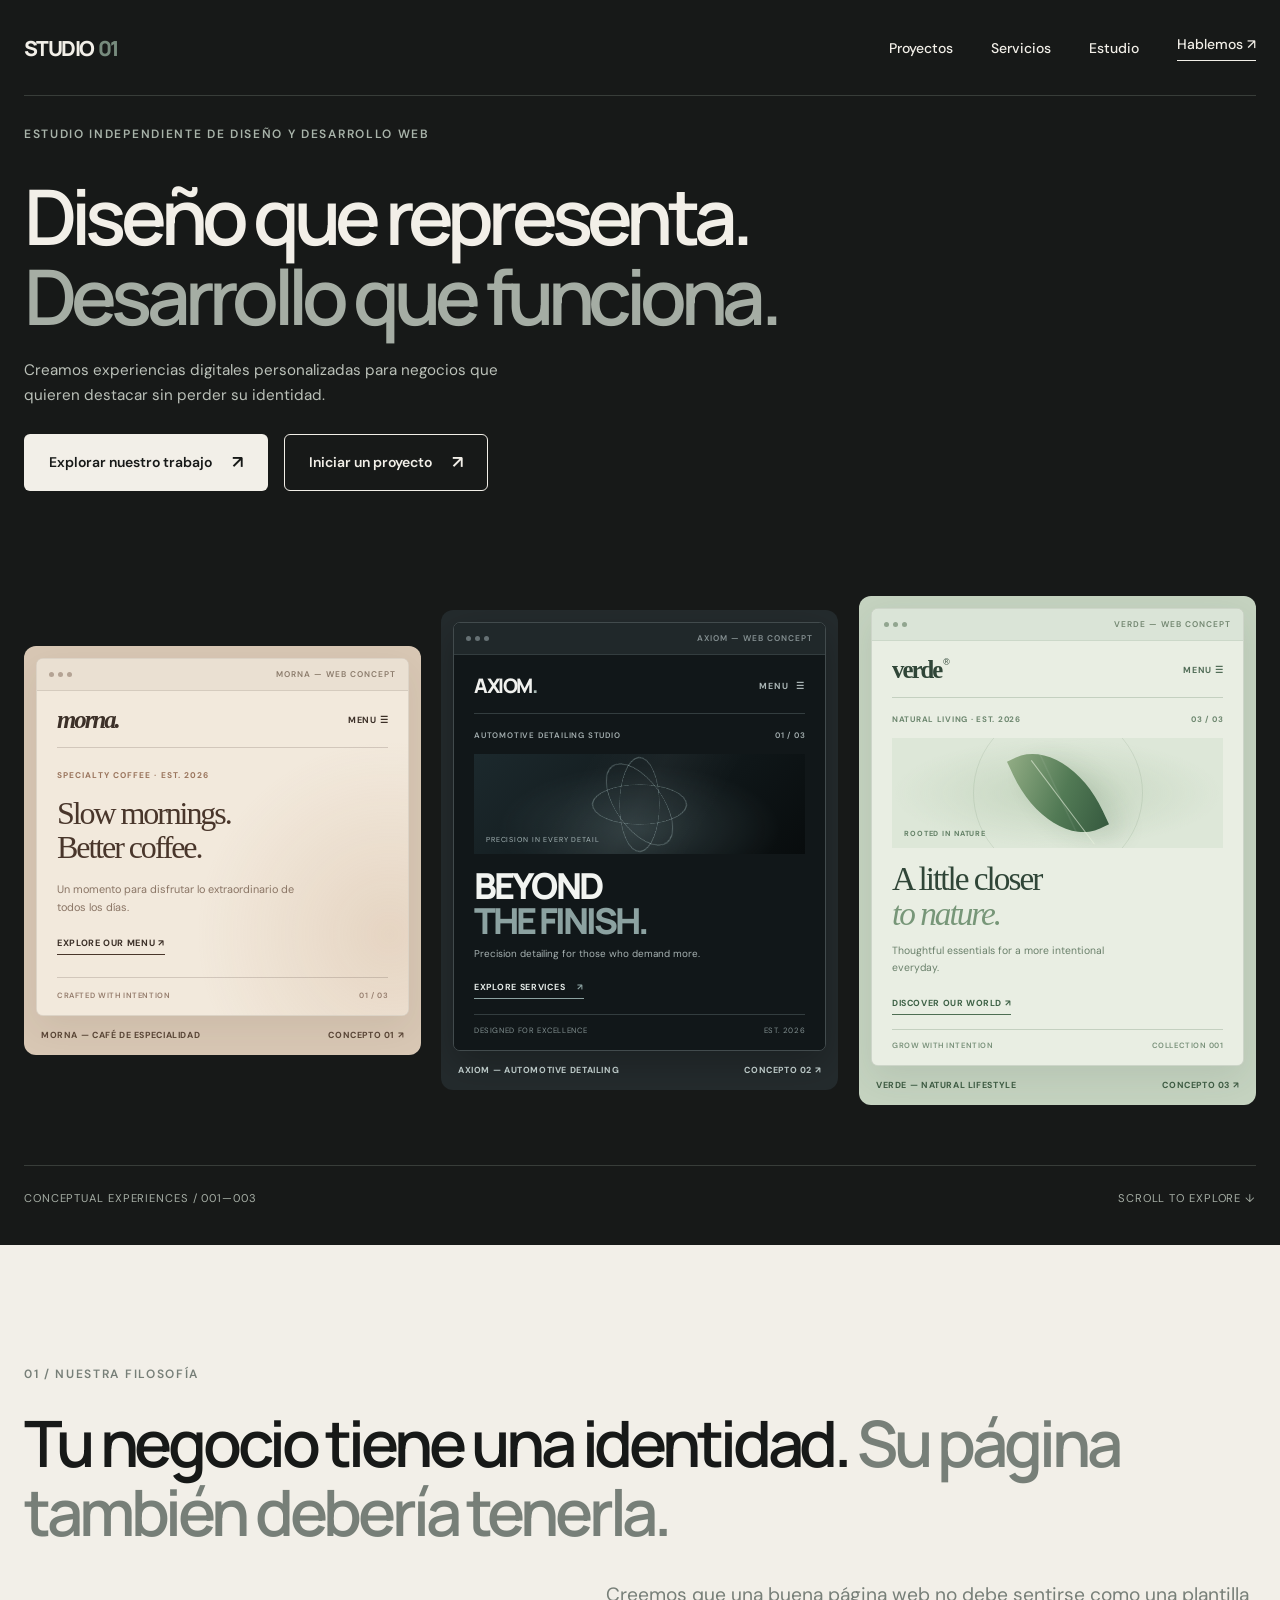
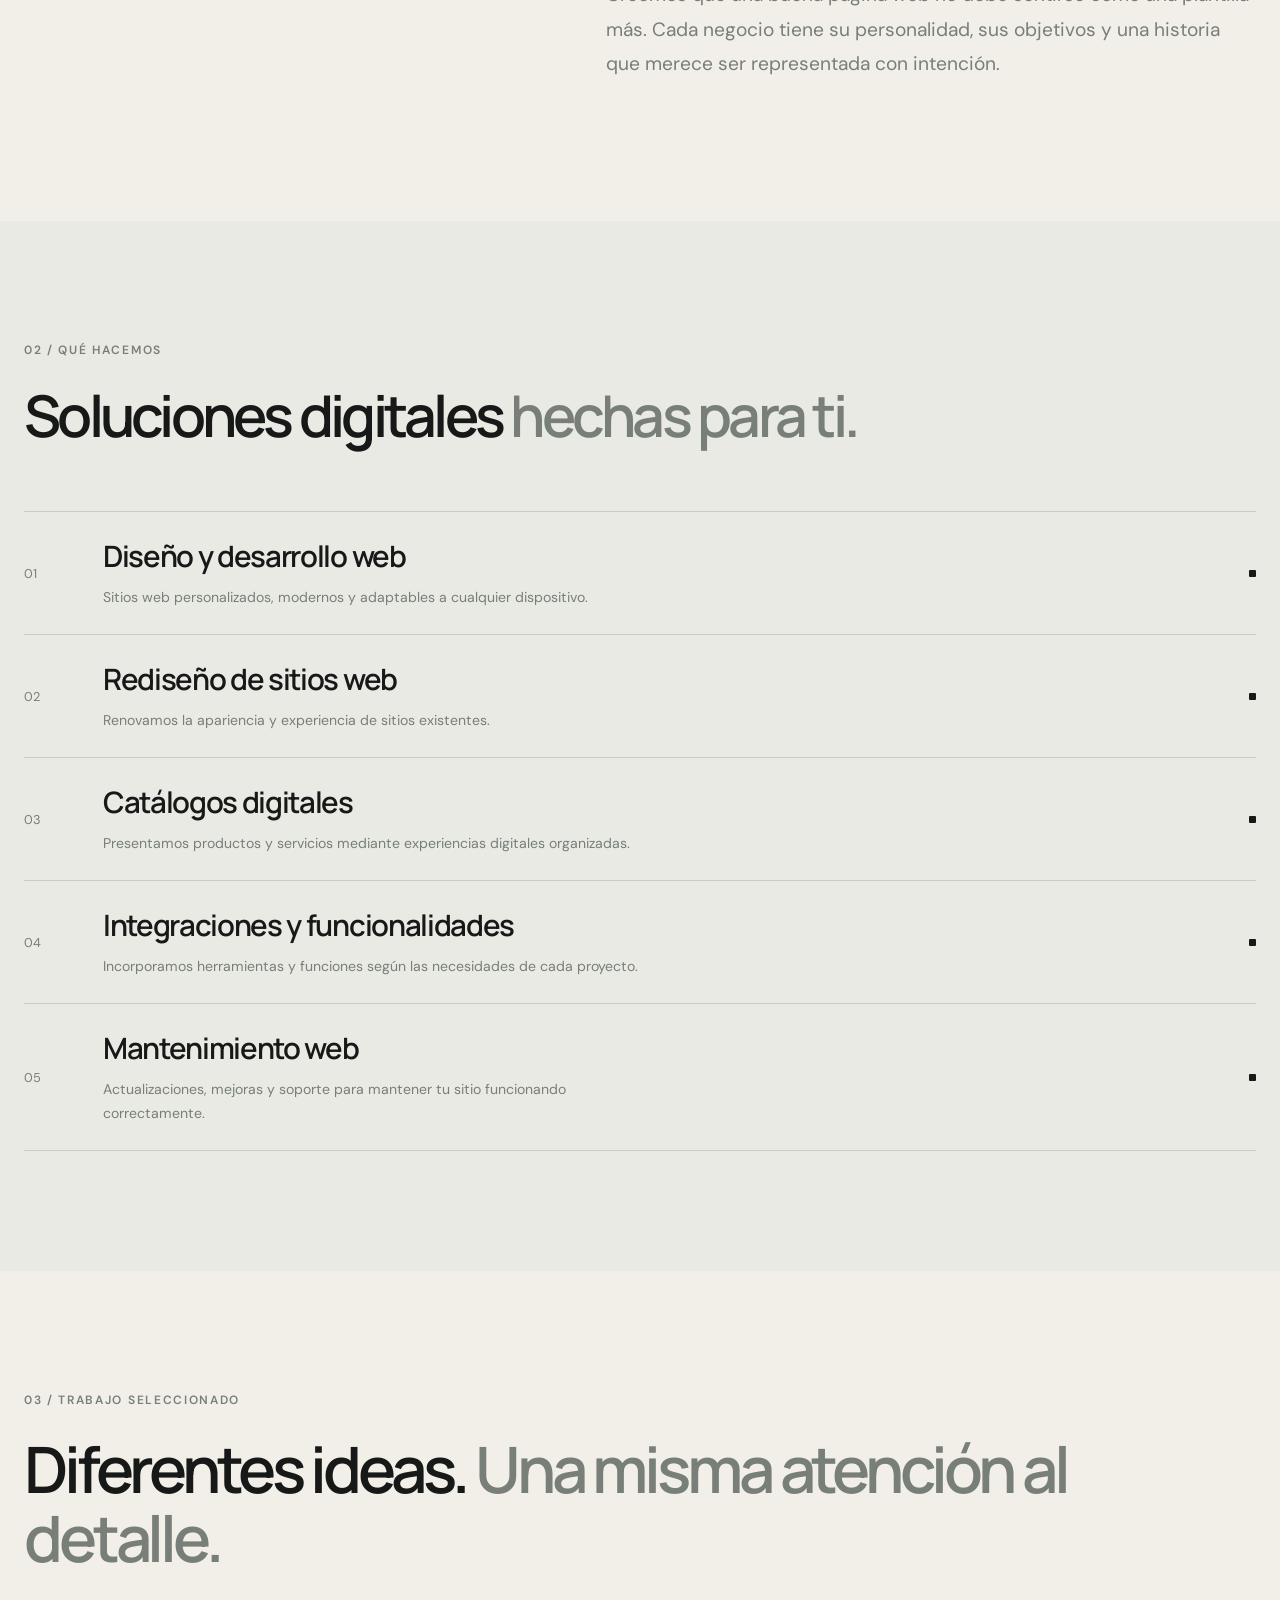
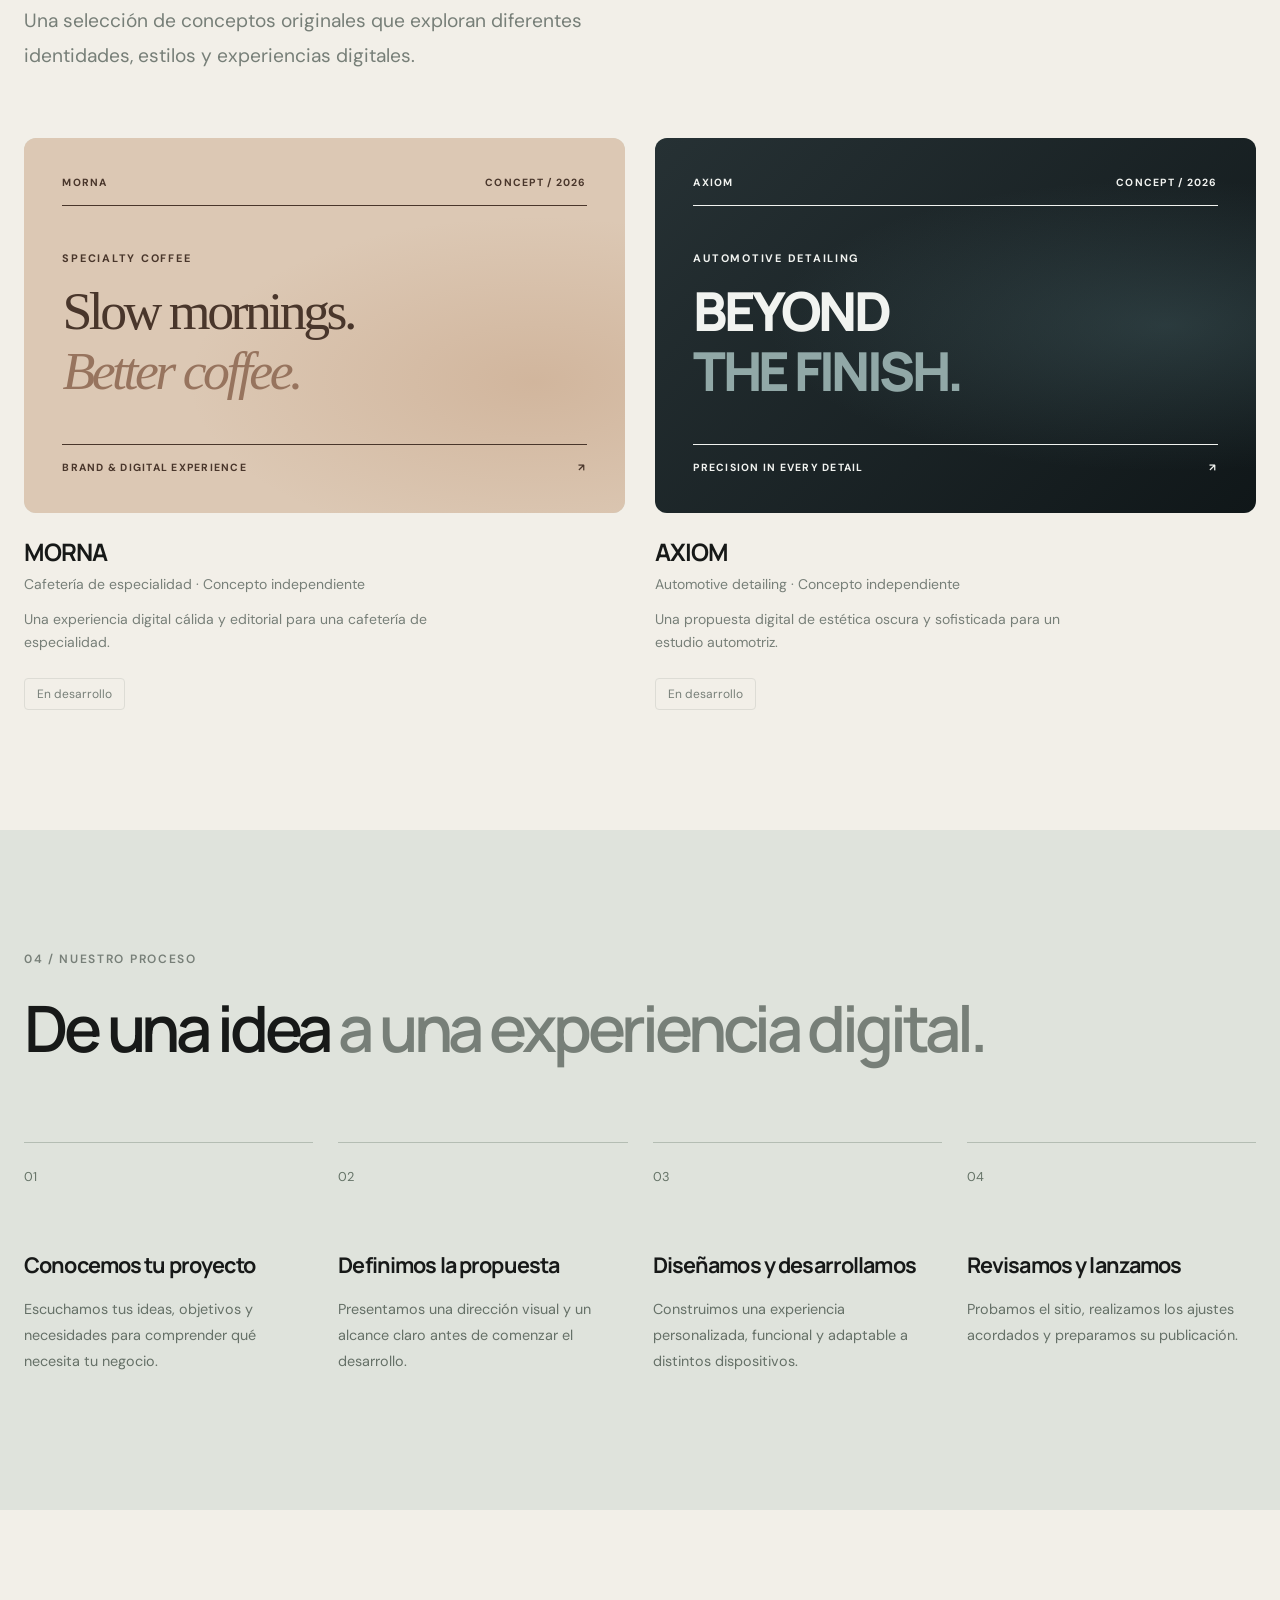
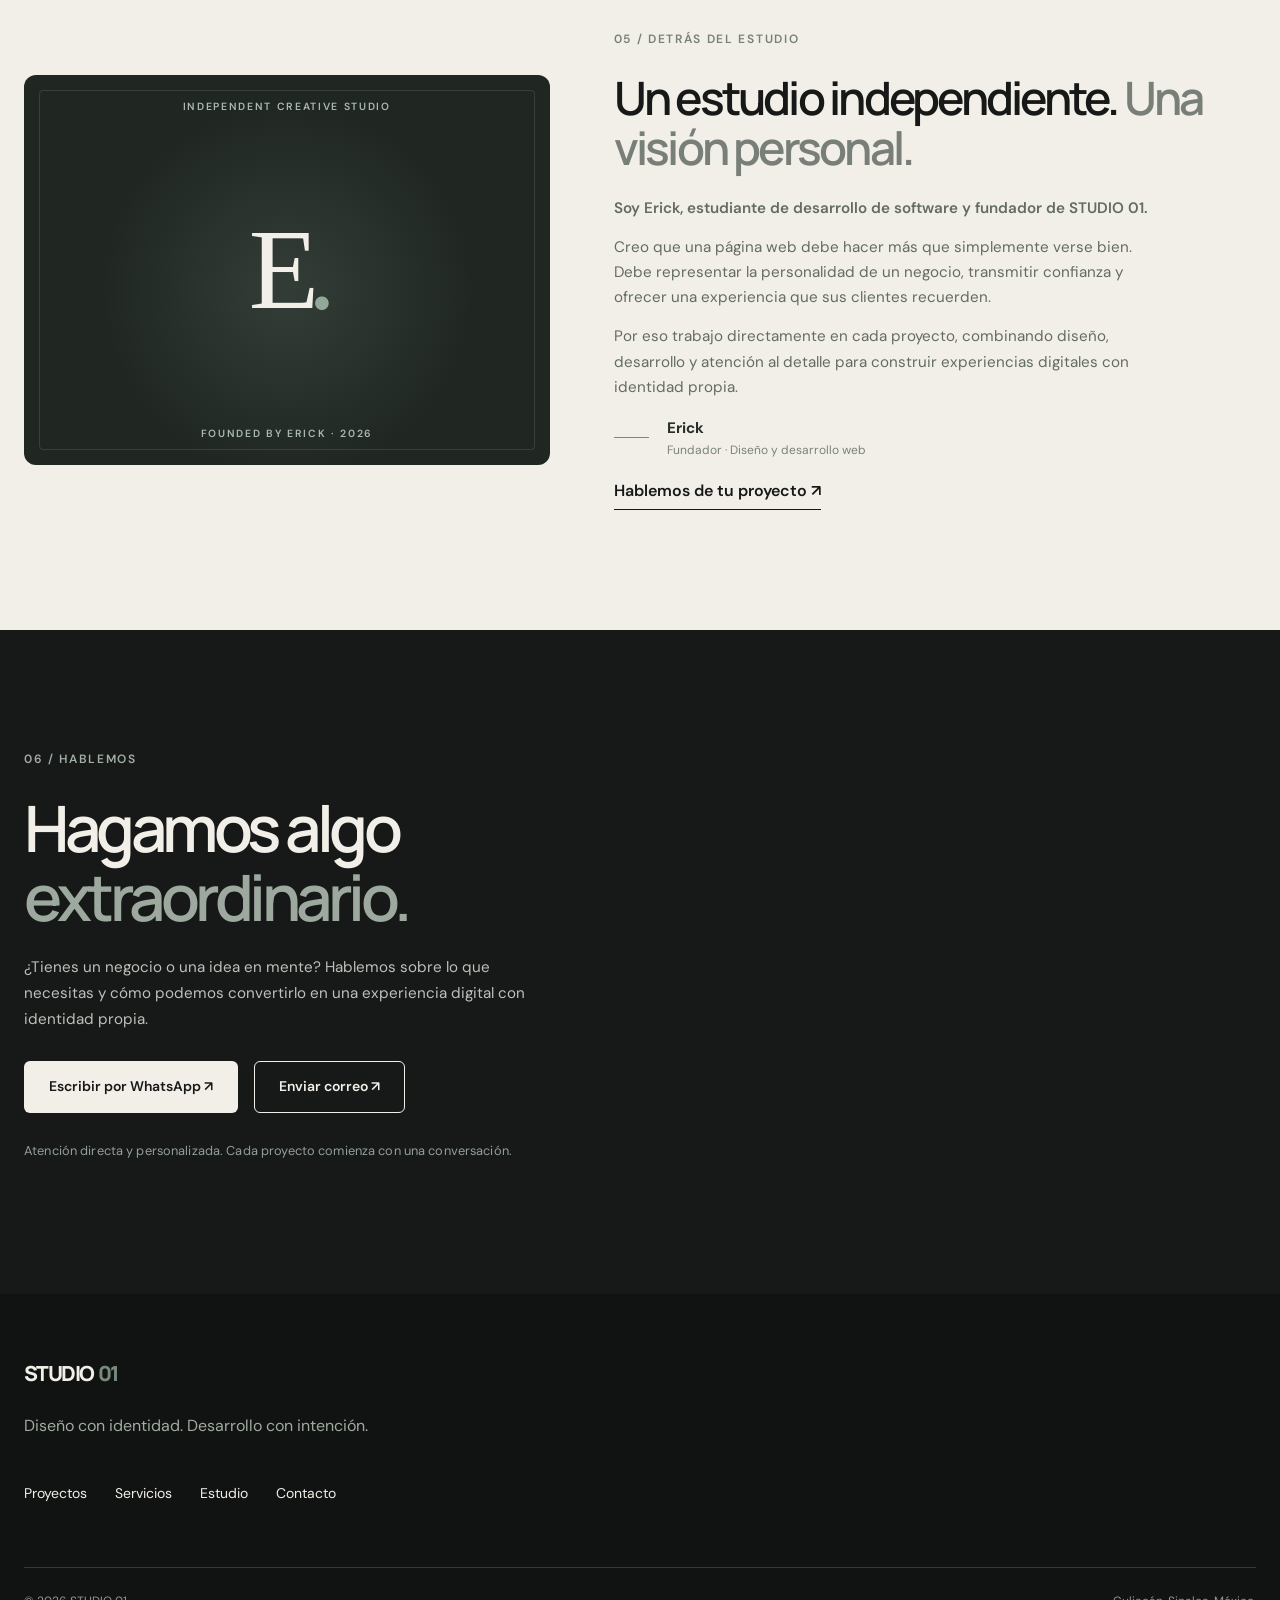
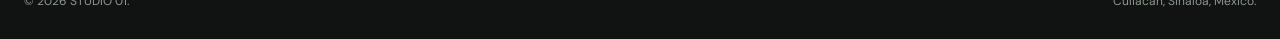
==== commit 5ae4196d: "Add MORNA, AXIOM and VERDE concept pages" ====
--- a/index.html
+++ b/index.html
@@ -95,6 +95,7 @@
                 <div class="hero-showcase" aria-label="Tres conceptos de diseño web">
 
                     
+<a href="morna.html" class="showcase-link" aria-label="Explorar concepto MORNA">
 <article class="showcase-card showcase-coffee">
 
     <div class="concept-browser">
@@ -155,9 +156,10 @@
     </div>
 
 </article>
-
+</a>
 
                     
+<a href="axiom.html" class="showcase-link" aria-label="Explorar concepto AXIOM">
 <article class="showcase-card showcase-auto">
 
     <div class="axiom-browser">
@@ -233,9 +235,10 @@
     </div>
 
 </article>
-
+</a>
 
                     
+<a href="verde.html" class="showcase-link" aria-label="Explorar concepto VERDE">
 <article class="showcase-card showcase-nature">
 
     <div class="verde-browser">
@@ -309,6 +312,7 @@
     </div>
 
 </article>
+</a>
 
 
                 </div>
--- a/css/style.css
+++ b/css/style.css
@@ -129,6 +129,18 @@
     gap: 20px;
     margin-top: 105px;
     perspective: 1200px;
+}
+
+.showcase-link {
+    display: block;
+    color: inherit;
+    text-decoration: none;
+    min-width: 0;
+    outline-offset: 6px;
+}
+
+.showcase-link:focus-visible {
+    outline: 2px solid var(--color-text, #171918);
 }
 
 .showcase-card {
@@ -289,8 +301,22 @@
     letter-spacing: -0.045em;
 }
 
-.service-arrow {
-    font-size: 1.5rem;
+.service-marker {
+    width: 7px;
+    height: 7px;
+    display: block;
+    background-color: var(--color-text, #171918);
+    border-radius: 1px;
+    align-self: center;
+    justify-self: center;
+    transition: transform 0.3s ease, border-radius 0.3s ease;
+}
+
+@media (hover: hover) and (pointer: fine) {
+    .service-item:hover .service-marker {
+        transform: translateX(5px) scale(1.25);
+        border-radius: 50%;
+    }
 }
 
 /* PROYECTOS */
@@ -2044,16 +2070,9 @@
     letter-spacing: 0;
 }
 
-.service-arrow {
+.service-marker {
     align-self: center;
-    color: var(--color-text, #171918);
-    transition: transform 0.3s ease;
-}
-
-@media (hover: hover) and (pointer: fine) {
-    .service-item:hover .service-arrow {
-        transform: translate(5px, -5px);
-    }
+    justify-self: center;
 }
 
 @media (max-width: 768px) {
@@ -2071,16 +2090,9 @@
         font-size: 0.85rem;
         line-height: 1.6;
     }
-
-    .service-arrow {
-        font-size: 1.2rem;
-    }
 }
 
 @media (prefers-reduced-motion: reduce) {
-    .service-arrow {
-        transition: none;
-    }
 }
 
 /* Título exclusivo de la sección de servicios */
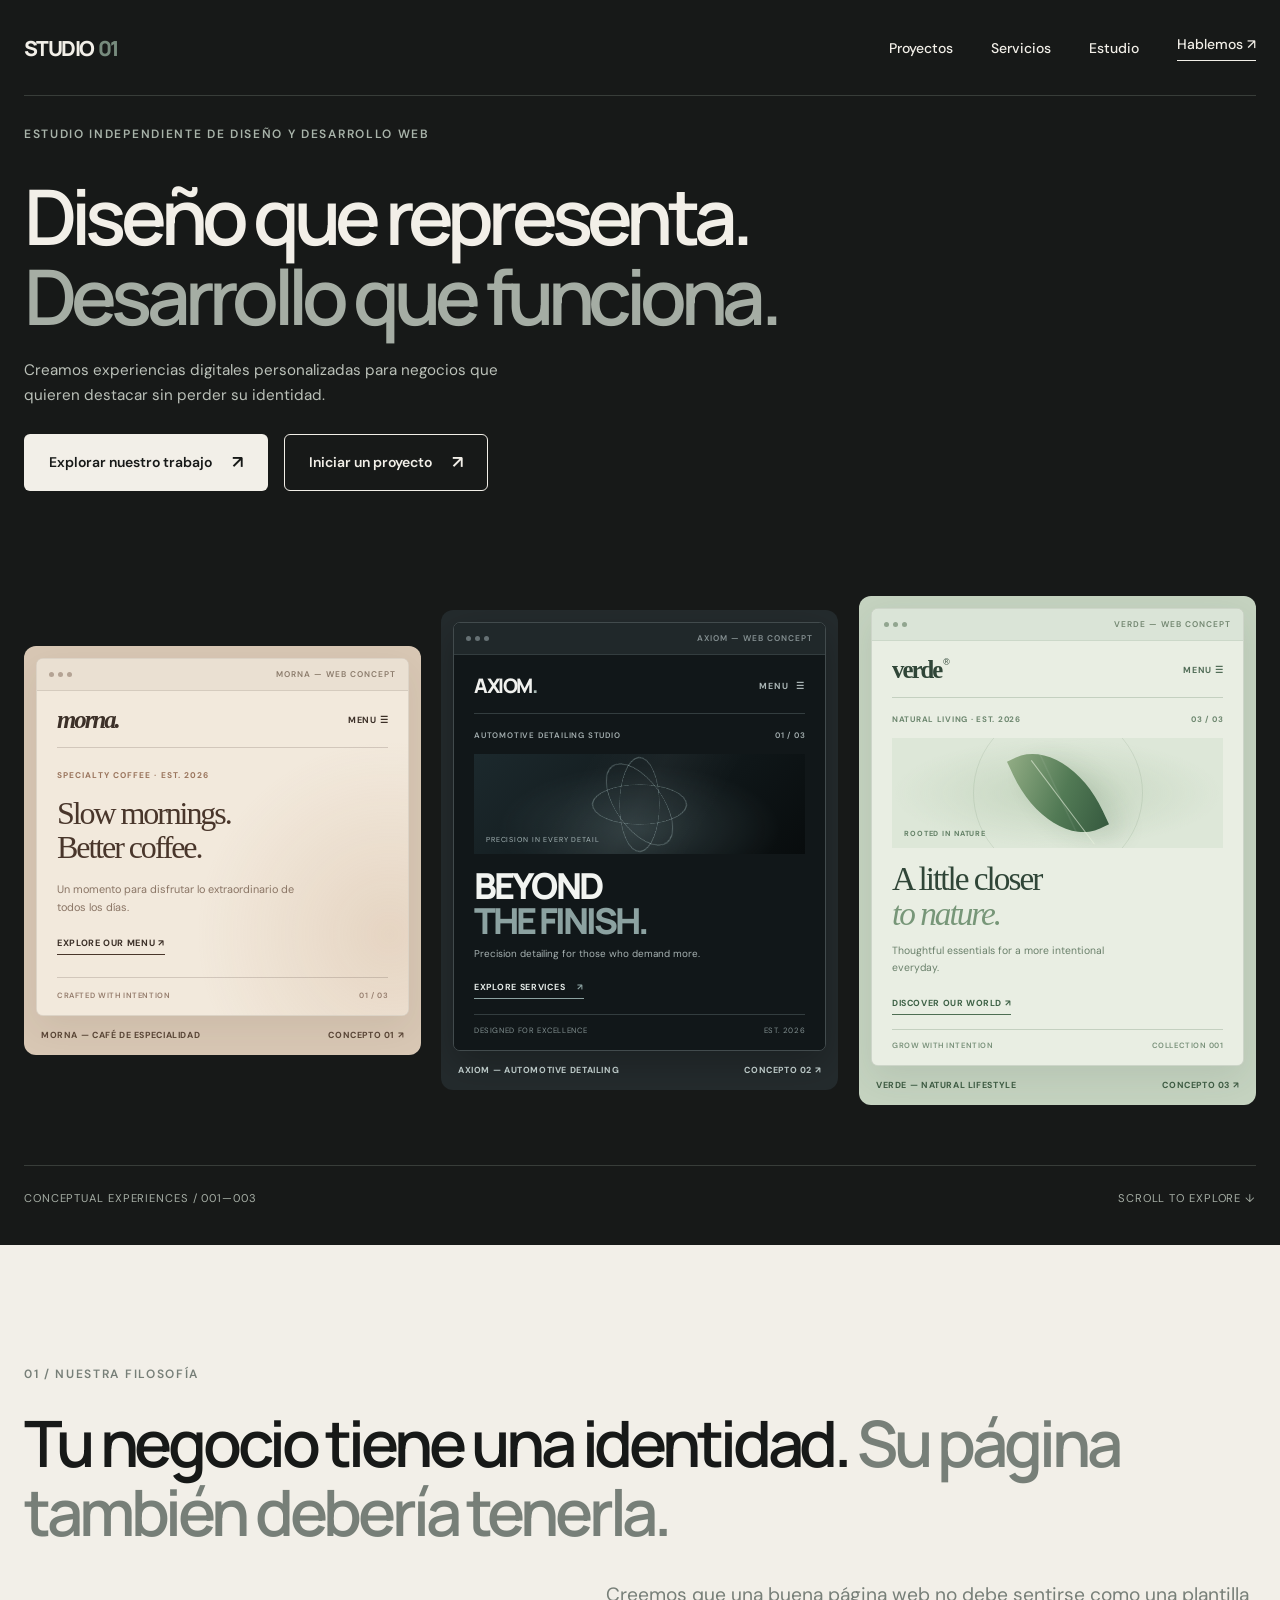
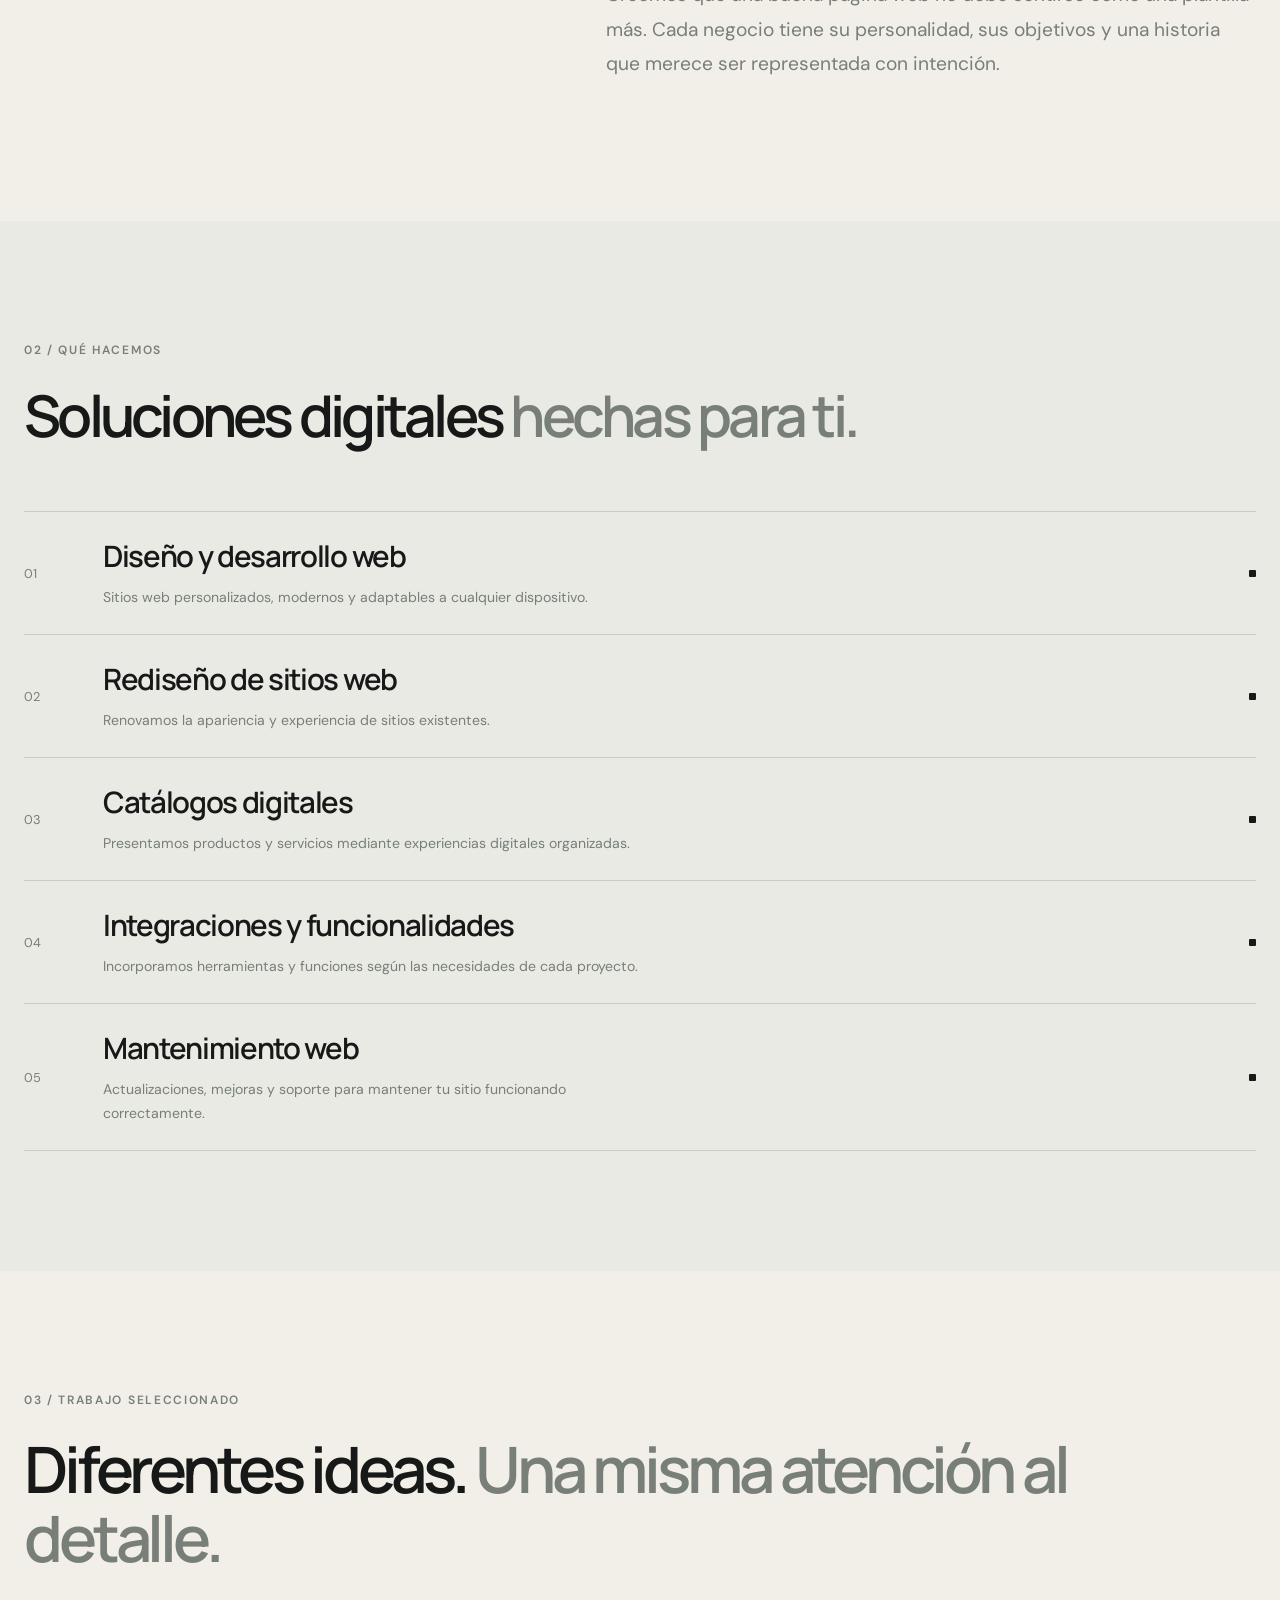
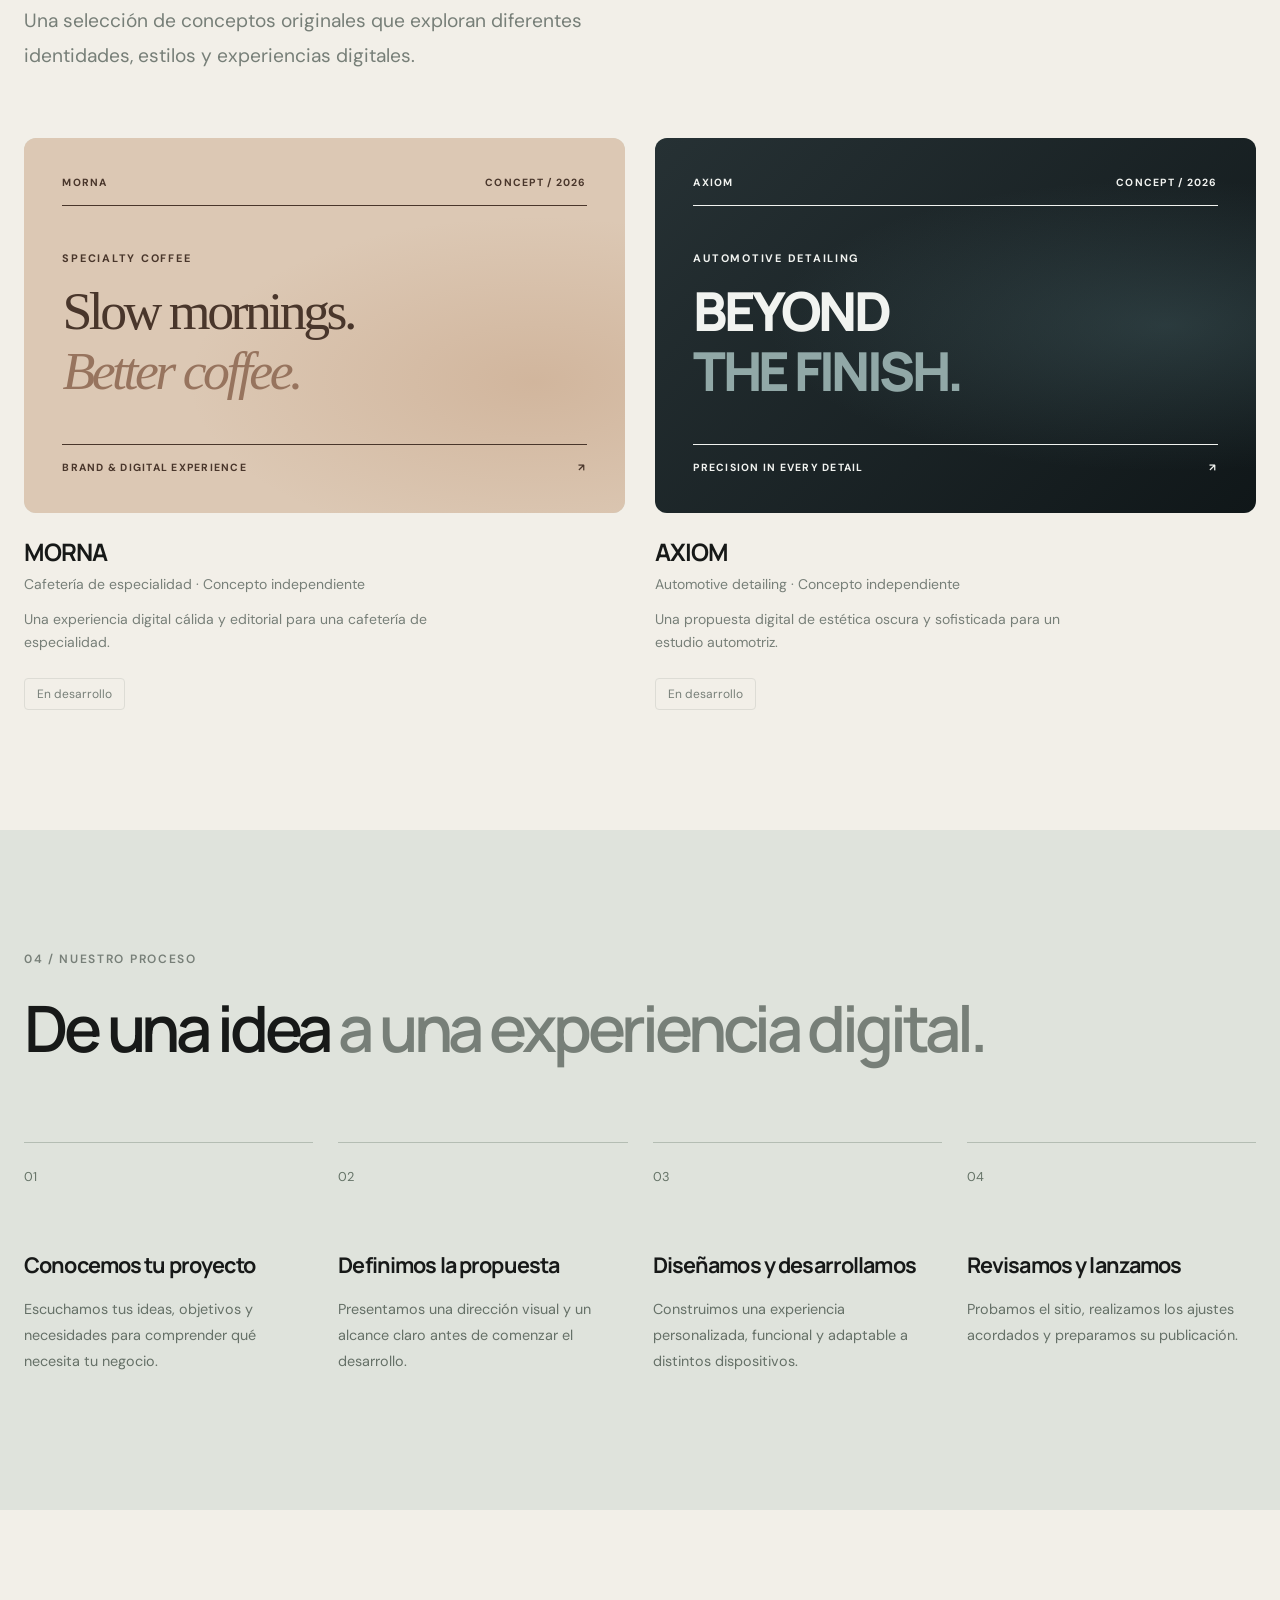
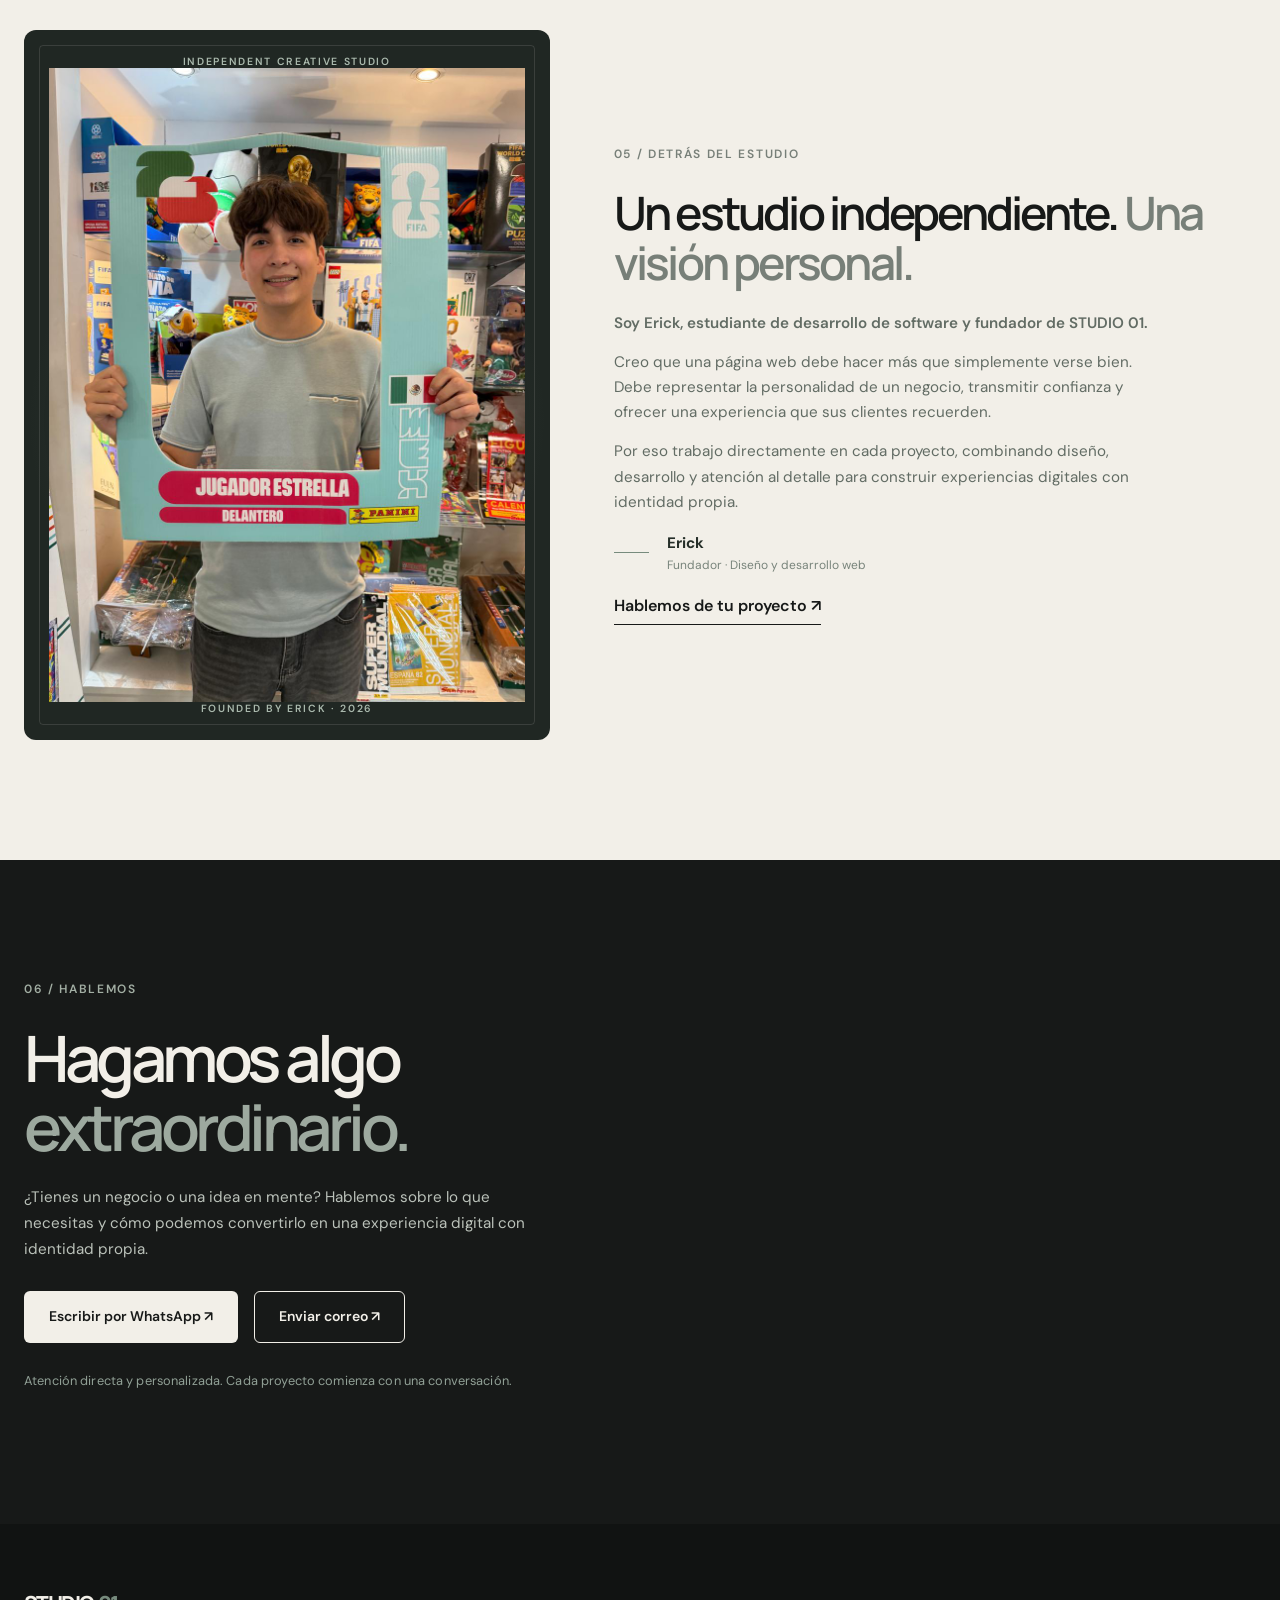
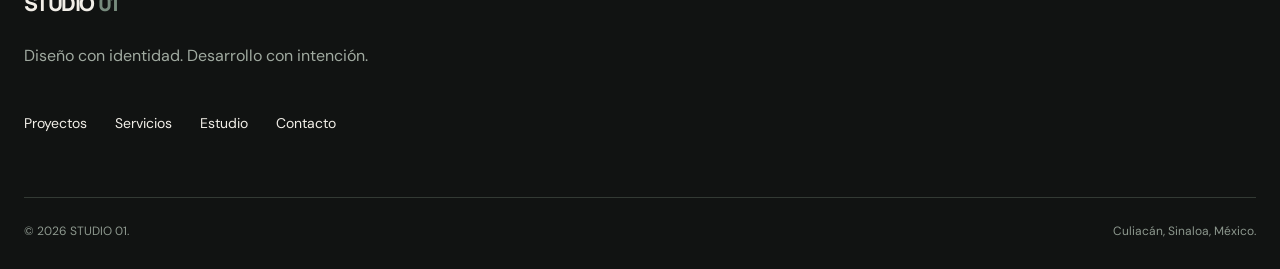
==== commit 70273de0: "Add founder photo to homepage" ====
--- a/index.html
+++ b/index.html
@@ -481,8 +481,9 @@
                 </span>
 
                 <div class="founder-monogram">
-                    E<span>.</span>
-                </div>
+                    <img src="assets/images/Fundador.jpg" alt="Erick, fundador de STUDIO 01">
+                </div>
+
 
                 <span class="founder-placeholder-bottom">
                     FOUNDED BY ERICK · 2026
